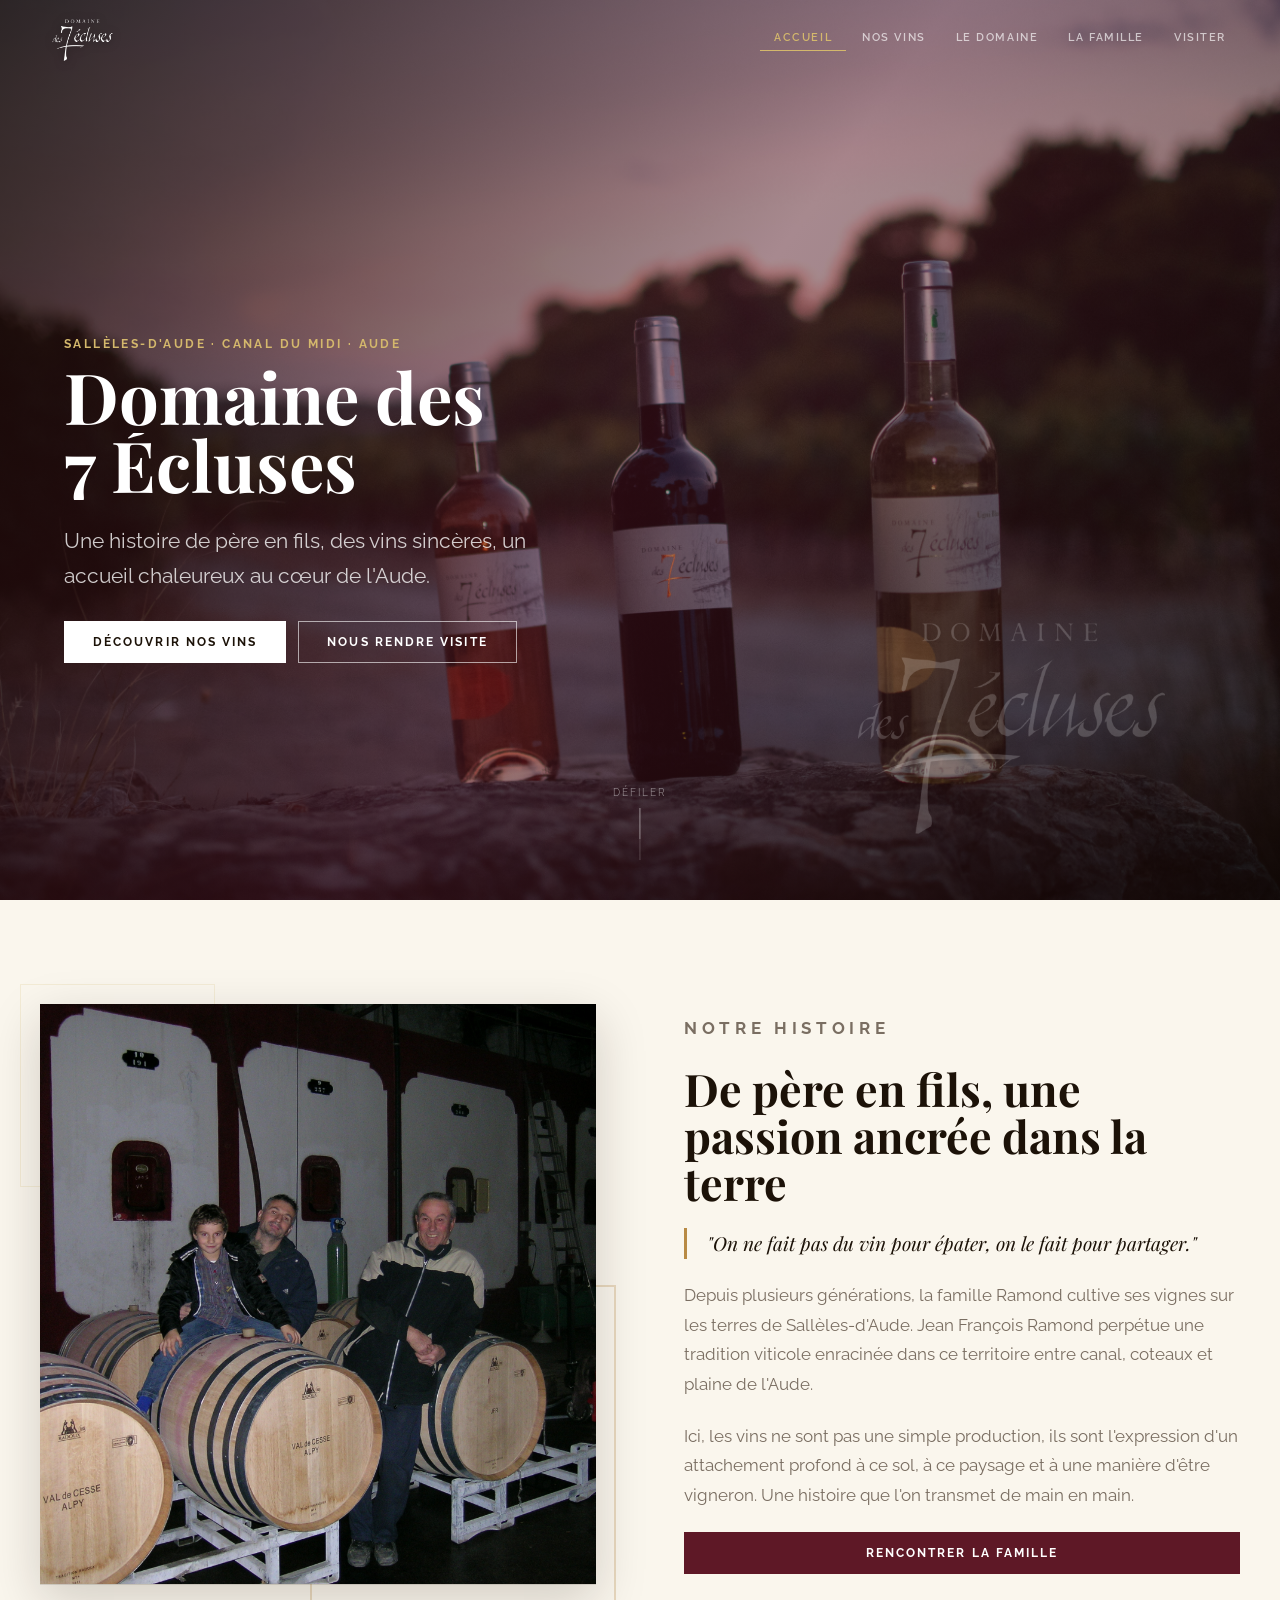
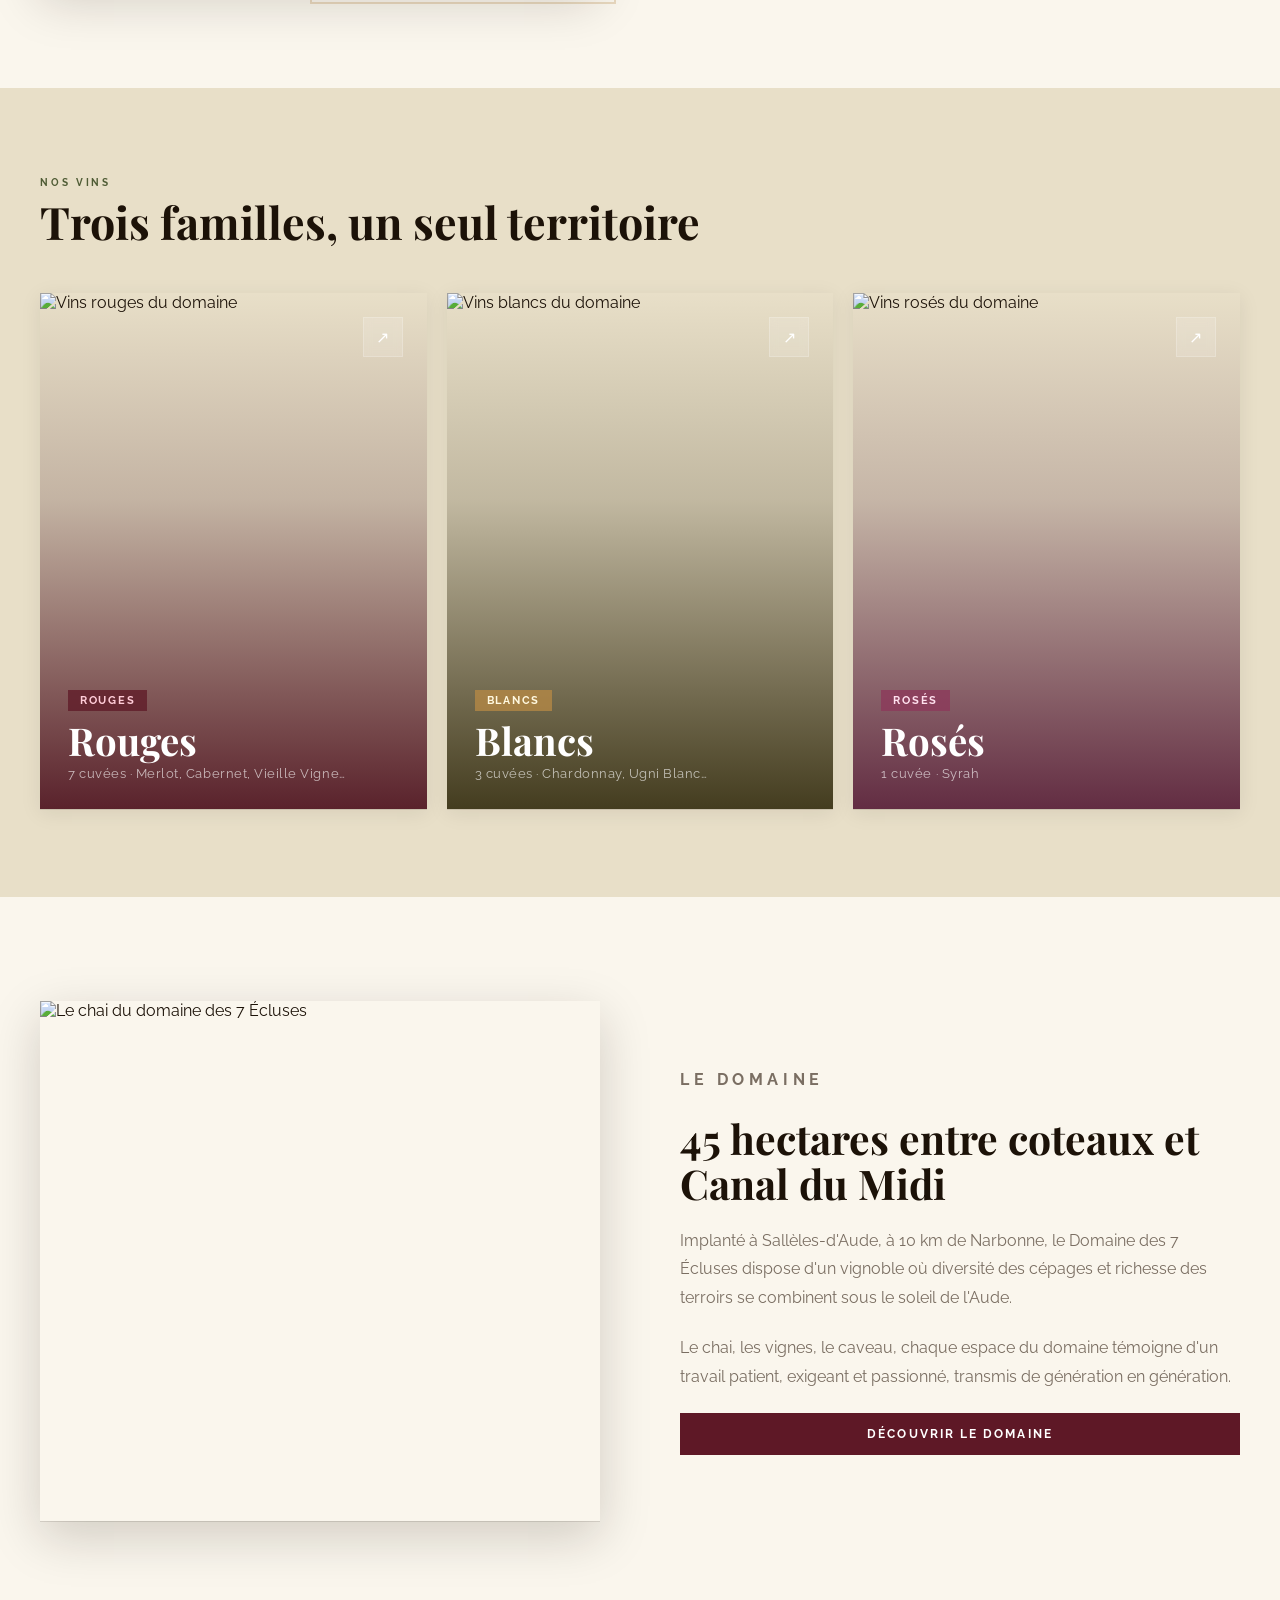
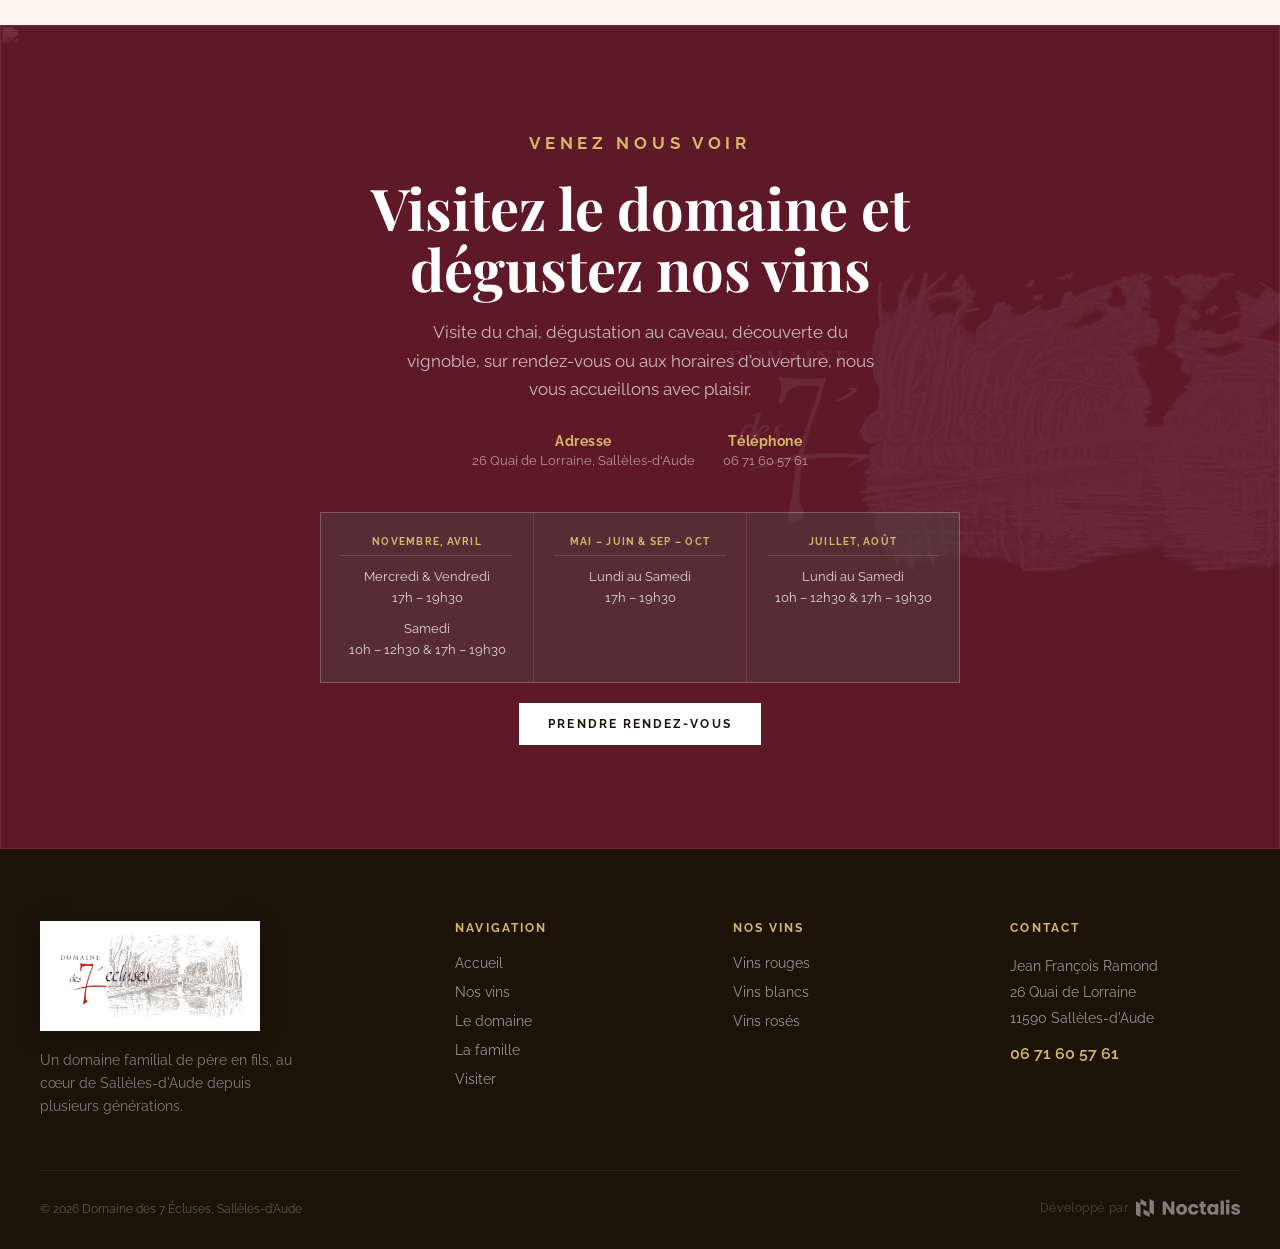
==== index.html @ 04c9f2d6 "v1" ====
<!DOCTYPE html>
<html lang="fr">
<head>
  <meta charset="UTF-8" />
  <script>if(sessionStorage.getItem('site7ecluses_loaded'))document.documentElement.classList.add('skip-loader');</script>
  <meta name="viewport" content="width=device-width, initial-scale=1.0" />
  <title>Domaine des 7 Écluses, Vins de Sallèles-d'Aude</title>
  <meta name="description" content="Domaine des 7 Écluses à Sallèles-d'Aude : vins rouges, blancs et rosés, transmission de père en fils au cœur du Canal du Midi." />
  <link rel="preconnect" href="https://fonts.googleapis.com" />
  <link rel="preconnect" href="https://fonts.gstatic.com" crossorigin />
  <link href="https://fonts.googleapis.com/css2?family=Playfair+Display:ital,wght@0,400;0,600;0,700;0,800;1,400;1,600;1,700&family=Raleway:wght@300;400;500;600;700&display=swap" rel="stylesheet" />
  <link rel="icon" type="image/png" href="favicon/favicon-7-ecluses.png" />
  <link rel="stylesheet" href="style.css" />
</head>
<body>

  <!-- LOADER -->
  <div class="loader" aria-hidden="true">
    <img src="logo/logo-7ecluses-blanc.png" alt="" class="loader__logo" />
    <div class="loader__bar-wrap"><div class="loader__bar"></div></div>
  </div>

  <!-- NAVIGATION -->
  <nav class="site-nav" aria-label="Navigation principale">
    <div class="nav-inner">
      <a href="index.html" class="nav-brand" aria-label="Accueil, Domaine des 7 Écluses">
        <img src="logo/logo-7-ecluses-texte-blanc.png" alt="Domaine des 7 Écluses" class="nav-brand__logo" />
      </a>
      <div class="nav-links">
        <a href="index.html" class="is-active">Accueil</a>
        <a href="vins.html">Nos vins</a>
        <a href="domaine.html">Le domaine</a>
        <a href="equipe.html">La famille</a>
        <a href="visiter.html">Visiter</a>
      </div>
      <button class="nav-burger" aria-expanded="false" aria-label="Menu">
        <span></span><span></span><span></span>
      </button>
    </div>
  </nav>

  <!-- MOBILE MENU -->
  <div class="nav-mobile" role="dialog" aria-label="Menu mobile">
    <a href="index.html" class="is-active">Accueil</a>
    <a href="vins.html">Nos vins</a>
    <a href="domaine.html">Le domaine</a>
    <a href="equipe.html">La famille</a>
    <a href="visiter.html">Visiter</a>
    <p class="nav-mobile__sub">06 71 60 57 61</p>
  </div>

  <!-- HERO -->
  <section class="hero" aria-label="Présentation du domaine">
    <div class="hero__bg">
      <img src="photos ramond bogda/photos-3-vins-7-ecluse-1.jpg" alt="Les vins du Domaine des 7 Écluses" />
    </div>
    <div class="hero__overlay"></div>
    <img src="logo/logo-7-ecluses-texte-blanc.png" alt="" class="hero__logo-watermark" aria-hidden="true" />
    <div class="hero__content">
      <p class="hero__eyebrow">Sallèles-d'Aude · Canal du Midi · Aude</p>
      <h1 class="hero__title">
        <span class="hero__title-line"><span>Domaine des</span></span>
        <span class="hero__title-line"><span>7 Écluses</span></span>
      </h1>
      <p class="hero__tagline">
        Une histoire de père en fils, des vins sincères, un accueil chaleureux au cœur de l'Aude.
      </p>
      <div class="hero__actions">
        <a href="vins.html" class="btn btn--light">Découvrir nos vins</a>
        <a href="visiter.html" class="btn btn--ghost">Nous rendre visite</a>
      </div>
    </div>
    <div class="hero__scroll" aria-hidden="true">
      <span>Défiler</span>
      <div class="hero__scroll-bar"></div>
    </div>
  </section>

  <!-- HISTOIRE / PÈRE EN FILS -->
  <section class="section-story">
    <div class="story-inner">
      <div class="story__image-wrap" data-reveal="right">
        <img src="PHOTOS/Équipes/photo pere en fils.JPG" alt="Père et fils au domaine des 7 Écluses" />
      </div>
      <div class="story__content" data-reveal="left">
        <p class="eyebrow">Notre histoire</p>
        <h2>De père en fils, une passion ancrée dans la terre</h2>
        <blockquote class="story__quote">
          "On ne fait pas du vin pour épater, on le fait pour partager."
        </blockquote>
        <p>
          Depuis plusieurs générations, la famille Ramond cultive ses vignes sur les terres de Sallèles-d'Aude. Jean François Ramond perpétue une tradition viticole enracinée dans ce territoire entre canal, coteaux et plaine de l'Aude.
        </p>
        <p>
          Ici, les vins ne sont pas une simple production, ils sont l'expression d'un attachement profond à ce sol, à ce paysage et à une manière d'être vigneron. Une histoire que l'on transmet de main en main.
        </p>
        <a href="equipe.html" class="btn btn--primary">Rencontrer la famille</a>
      </div>
    </div>
  </section>

  <!-- NOS VINS, 3 FAMILLES -->
  <section class="section-wines">
    <div class="section-head" data-reveal="up">
      <p class="eyebrow">Nos vins</p>
      <h2>Trois familles, un seul territoire</h2>
    </div>
    <div class="wines-grid">
      <a href="vins.html#rouges" class="wine-family wine-family--rouge" data-reveal="up" data-delay="1">
        <div class="wine-family__bg">
          <img src="PHOTOS/VINS/ROUGE/MERLOT/RAW/_20090618_1705.JPG" alt="Vins rouges du domaine" />
        </div>
        <div class="wine-family__overlay"></div>
        <div class="wine-family__arrow">↗</div>
        <div class="wine-family__body">
          <span class="wine-family__tag">Rouges</span>
          <div class="wine-family__name">Rouges</div>
          <div class="wine-family__count">7 cuvées · Merlot, Cabernet, Vieille Vigne…</div>
        </div>
      </a>
      <a href="vins.html#blancs" class="wine-family wine-family--blanc" data-reveal="up" data-delay="2">
        <div class="wine-family__bg">
          <img src="PHOTOS/VINS/BLANCS/CHARDONNAY/RAW/_20090618_1700.JPG" alt="Vins blancs du domaine" />
        </div>
        <div class="wine-family__overlay"></div>
        <div class="wine-family__arrow">↗</div>
        <div class="wine-family__body">
          <span class="wine-family__tag">Blancs</span>
          <div class="wine-family__name">Blancs</div>
          <div class="wine-family__count">3 cuvées · Chardonnay, Ugni Blanc…</div>
        </div>
      </a>
      <a href="vins.html#roses" class="wine-family wine-family--rose" data-reveal="up" data-delay="3">
        <div class="wine-family__bg">
          <img src="PHOTOS/VINS/ROSÉ/SYRAH/_20090618_1721.JPG" alt="Vins rosés du domaine" />
        </div>
        <div class="wine-family__overlay"></div>
        <div class="wine-family__arrow">↗</div>
        <div class="wine-family__body">
          <span class="wine-family__tag">Rosés</span>
          <div class="wine-family__name">Rosés</div>
          <div class="wine-family__count">1 cuvée · Syrah</div>
        </div>
      </a>
    </div>
  </section>

  <!-- LE DOMAINE -->
  <section class="section-domain">
    <div class="domain-inner">
      <div class="domain__photo" data-reveal="right">
        <img src="PHOTOS/Usine/DSC_0030.JPG" alt="Le chai du domaine des 7 Écluses" />
      </div>
      <div class="domain__content" data-reveal="left">
        <p class="eyebrow">Le domaine</p>
        <h2>45 hectares entre coteaux et Canal du Midi</h2>
        <p>
          Implanté à Sallèles-d'Aude, à 10 km de Narbonne, le Domaine des 7 Écluses dispose d'un vignoble où diversité des cépages et richesse des terroirs se combinent sous le soleil de l'Aude.
        </p>
        <p>
          Le chai, les vignes, le caveau, chaque espace du domaine témoigne d'un travail patient, exigeant et passionné, transmis de génération en génération.
        </p>
        <a href="domaine.html" class="btn btn--primary">Découvrir le domaine</a>
      </div>
    </div>
  </section>

  <!-- CTA VISITE -->
  <section class="section-visit">
    <div class="section-visit__bg">
      <img src="PHOTOS/Usine/DSC_0033.JPG" alt="" aria-hidden="true" />
    </div>
    <img src="logo/logo-7ecluses-blanc.png" alt="" class="section-visit__logo" aria-hidden="true" />
    <div class="visit-inner" data-reveal="up">
      <p class="eyebrow">Venez nous voir</p>
      <h2>Visitez le domaine et dégustez nos vins</h2>
      <p>
        Visite du chai, dégustation au caveau, découverte du vignoble, sur rendez-vous ou aux horaires d'ouverture, nous vous accueillons avec plaisir.
      </p>
      <div class="visit-details">
        <div class="visit-detail">
          <strong>Adresse</strong>
          26 Quai de Lorraine, Sallèles-d'Aude
        </div>
        <div class="visit-detail">
          <strong>Téléphone</strong>
          <a href="tel:+33671605761" style="color:inherit;">06 71 60 57 61</a>
        </div>
      </div>
      <div class="visit-hours">
        <div class="visit-hour-block">
          <strong>Novembre, Avril</strong>
          <span>Mercredi &amp; Vendredi<br>17h – 19h30</span>
          <span>Samedi<br>10h – 12h30 &amp; 17h – 19h30</span>
        </div>
        <div class="visit-hour-block">
          <strong>Mai – Juin &amp; Sep – Oct</strong>
          <span>Lundi au Samedi<br>17h – 19h30</span>
        </div>
        <div class="visit-hour-block">
          <strong>Juillet, Août</strong>
          <span>Lundi au Samedi<br>10h – 12h30 &amp; 17h – 19h30</span>
        </div>
      </div>
      <a href="visiter.html" class="btn btn--light">Prendre rendez-vous</a>
    </div>
  </section>

  <!-- FOOTER -->
  <footer class="site-footer">
    <div class="footer-inner">
      <div class="footer-brand">
        <img src="logo/logo-7-ecluses-original-avec-fond.jpg" alt="Domaine des 7 Écluses" class="footer-brand__logo" />
        <p class="footer-brand__tagline">Un domaine familial de père en fils, au cœur de Sallèles-d'Aude depuis plusieurs générations.</p>
      </div>
      <div class="footer-col">
        <h4>Navigation</h4>
        <ul>
          <li><a href="index.html">Accueil</a></li>
          <li><a href="vins.html">Nos vins</a></li>
          <li><a href="domaine.html">Le domaine</a></li>
          <li><a href="equipe.html">La famille</a></li>
          <li><a href="visiter.html">Visiter</a></li>
        </ul>
      </div>
      <div class="footer-col">
        <h4>Nos vins</h4>
        <ul>
          <li><a href="vins.html#rouges">Vins rouges</a></li>
          <li><a href="vins.html#blancs">Vins blancs</a></li>
          <li><a href="vins.html#roses">Vins rosés</a></li>
        </ul>
      </div>
      <div class="footer-col">
        <h4>Contact</h4>
        <address>
          Jean François Ramond<br/>
          26 Quai de Lorraine<br/>
          11590 Sallèles-d'Aude<br/>
          <a href="tel:+33671605761" class="footer-phone">06 71 60 57 61</a>
        </address>
      </div>
    </div>
    <div class="footer-bottom">
      <span>© 2026 Domaine des 7 Écluses, Sallèles-d'Aude</span>
      <a href="https://noctalis.digital" target="_blank" rel="noopener" class="footer-noctalis">
        <span>Développé par</span>
        <img src="Noctalis Dark Background PNG.png" alt="Noctalis" />
      </a>
    </div>
  </footer>

  <script src="script.js"></script>
</body>
</html>
---- style.css ----
/* ============================================================
   VARIABLES
   ============================================================ */
:root {
  --ink: #1c1208;
  --burgundy: #5e1826;
  --wine: #8b2e40;
  --gold: #b88a44;
  --straw: #d4b86c;
  --cream: #f4edd8;
  --linen: #e8dfc8;
  --fog: #faf6ed;
  --olive: #4f5c35;
  --slate: #7a6e62;
  --rose-color: #a0506e;
  --shadow-deep: 0 1px 0 rgba(28,18,8,0.12), 0 16px 48px rgba(28, 18, 8, 0.18);
  --shadow-card: 0 1px 0 rgba(28,18,8,0.1), 0 4px 20px rgba(28, 18, 8, 0.08);
  --radius: 0px;
  --radius-lg: 0px;
  --container: min(1200px, calc(100% - 48px));
  --nav-h: 76px;
  --ease-expo: cubic-bezier(0.16, 1, 0.3, 1);
  --ease-in-out: cubic-bezier(0.76, 0, 0.24, 1);
}

/* ============================================================
   RESET
   ============================================================ */
*, *::before, *::after { box-sizing: border-box; margin: 0; padding: 0; }
html { scroll-behavior: smooth; }
body {
  font-family: 'Raleway', sans-serif;
  color: var(--ink);
  background: var(--fog);
  overflow-x: hidden;
}
img { display: block; max-width: 100%; }
a { color: inherit; text-decoration: none; }
button, input, textarea, select { font: inherit; }
ul { list-style: none; }

/* ============================================================
   LOADER
   ============================================================ */
.loader {
  position: fixed;
  inset: 0;
  z-index: 9999;
  background: var(--burgundy);
  display: flex;
  flex-direction: column;
  align-items: center;
  justify-content: center;
  gap: 40px;
  transition: transform 1s var(--ease-in-out);
}
.loader.is-gone {
  transform: translateY(-100%);
  pointer-events: none;
}
.skip-loader .loader {
  display: none !important;
}
.loader__logo {
  width: 320px;
  max-width: 72vw;
  opacity: 0;
  transform: scale(0.92) translateY(14px);
  animation: loaderLogo 0.9s var(--ease-expo) 0.2s forwards;
}
.loader__name { display: none; }
.loader__bar-wrap {
  width: 160px;
  height: 2px;
  background: rgba(255,255,255,0.15);
  border-radius: 0;
  overflow: hidden;
  opacity: 0;
  animation: loaderLogo 0.4s ease 0.5s forwards;
}
.loader__bar {
  height: 100%;
  width: 0;
  background: var(--straw);
  border-radius: 0;
  animation: loaderBar 0.9s var(--ease-expo) 0.5s forwards;
}
@keyframes loaderLogo {
  to { opacity: 1; transform: scale(1) translateY(0); }
}
@keyframes loaderBar {
  to { width: 100%; }
}

/* ============================================================
   NAVIGATION
   ============================================================ */
.site-nav {
  position: fixed;
  top: 0;
  left: 0;
  right: 0;
  z-index: 200;
  height: var(--nav-h);
  transition: background 0.4s ease, box-shadow 0.4s ease, border-color 0.4s ease;
  border-bottom: 1px solid transparent;
}
.site-nav.is-scrolled {
  background: rgba(26, 18, 8, 0.93);
  backdrop-filter: blur(16px);
  -webkit-backdrop-filter: blur(16px);
  border-bottom-color: rgba(255,255,255,0.07);
  box-shadow: 0 4px 32px rgba(0,0,0,0.35);
}
.nav-inner {
  width: var(--container);
  margin: 0 auto;
  height: 100%;
  display: flex;
  align-items: center;
  justify-content: space-between;
  gap: 24px;
}
.nav-brand {
  display: flex;
  align-items: center;
  gap: 14px;
  flex-shrink: 0;
}
.nav-brand__logo {
  display: block;
  width: auto;
  height: 48px;
  max-width: 200px;
  filter: drop-shadow(0 1px 4px rgba(0,0,0,0.5));
}
.nav-brand__text { display: none; }
.nav-links {
  display: flex;
  align-items: center;
  gap: 2px;
}
.nav-links a {
  color: rgba(255,255,255,0.65);
  font-size: 0.7rem;
  font-weight: 600;
  letter-spacing: 0.14em;
  text-transform: uppercase;
  padding: 6px 14px;
  border-bottom: 1px solid transparent;
  transition: color 0.2s, border-color 0.2s;
}
.nav-links a:hover { color: #fff; border-bottom-color: rgba(255,255,255,0.4); }
.nav-links a.is-active {
  color: var(--straw);
  border-bottom-color: var(--straw);
}
.nav-burger {
  display: none;
  background: none;
  border: 1px solid rgba(255,255,255,0.35);
  border-radius: 0;
  padding: 9px 11px;
  cursor: pointer;
  flex-direction: column;
  gap: 5px;
  transition: border-color 0.2s;
}
.nav-burger:hover { border-color: rgba(255,255,255,0.7); }
.nav-burger span {
  display: block;
  width: 20px;
  height: 1px;
  background: #fff;
  border-radius: 0;
  transition: transform 0.3s ease, opacity 0.3s ease;
}
.nav-burger.is-open span:nth-child(1) { transform: rotate(45deg) translate(4.5px, 4.5px); }
.nav-burger.is-open span:nth-child(2) { opacity: 0; transform: scaleX(0); }
.nav-burger.is-open span:nth-child(3) { transform: rotate(-45deg) translate(4.5px, -4.5px); }

/* Mobile full-screen menu */
.nav-mobile {
  display: none;
  position: fixed;
  inset: 0;
  z-index: 190;
  background: var(--ink);
  flex-direction: column;
  align-items: center;
  justify-content: center;
  gap: 12px;
  padding-top: var(--nav-h);
  opacity: 0;
  transition: opacity 0.3s ease;
}
.nav-mobile.is-open {
  display: flex;
  opacity: 1;
}
.nav-mobile a {
  font-family: 'Playfair Display', serif;
  font-size: clamp(2rem, 7vw, 3rem);
  font-weight: 700;
  color: rgba(255,255,255,0.75);
  transition: color 0.2s;
  letter-spacing: 0.02em;
}
.nav-mobile a:hover, .nav-mobile a.is-active { color: var(--straw); }
.nav-mobile__sub {
  margin-top: 24px;
  font-size: 0.85rem;
  color: rgba(255,255,255,0.35);
  letter-spacing: 0.1em;
  text-transform: uppercase;
}

/* ============================================================
   HERO
   ============================================================ */
.hero {
  position: relative;
  height: 100vh;
  min-height: 640px;
  display: flex;
  align-items: center;
  overflow: hidden;
}
.hero__bg {
  position: absolute;
  inset: 0;
  z-index: 0;
}
.hero__bg img {
  width: 100%;
  height: 100%;
  object-fit: cover;
  object-position: center 60%;
  transform: scale(1.1);
  transition: transform 10s ease;
}
.hero.is-ready .hero__bg img { transform: scale(1); }

.hero__overlay {
  position: absolute;
  inset: 0;
  z-index: 1;
  background: linear-gradient(
    125deg,
    rgba(26, 12, 8, 0.85) 0%,
    rgba(80, 20, 32, 0.5) 50%,
    rgba(26, 12, 8, 0.6) 100%
  );
}
.hero__content {
  position: relative;
  z-index: 2;
  width: 48%;
  padding-top: calc(var(--nav-h) + 24px);
  padding-left: max(5vw, 32px);
  box-sizing: border-box;
}
.hero__eyebrow {
  font-size: 0.75rem;
  font-weight: 700;
  text-transform: uppercase;
  letter-spacing: 0.2em;
  color: var(--straw);
  opacity: 0;
  transform: translateY(16px);
  transition: opacity 0.7s ease, transform 0.7s var(--ease-expo);
}
.hero.is-ready .hero__eyebrow {
  opacity: 1;
  transform: translateY(0);
  transition-delay: 0.05s;
}
.hero__title {
  font-family: 'Playfair Display', serif;
  font-size: clamp(2.8rem, 5.5vw, 6rem);
  font-weight: 700;
  line-height: 0.9;
  color: #fff;
  margin: 14px 0 24px;
}
.hero__title-line {
  display: block;
  overflow: hidden;
  padding-bottom: 0.06em;
}
.hero__title-line span {
  display: block;
  transform: translateY(110%);
  transition: transform 0.95s var(--ease-expo);
}
.hero.is-ready .hero__title-line:nth-child(1) span { transform: translateY(0); transition-delay: 0.12s; }
.hero.is-ready .hero__title-line:nth-child(2) span { transform: translateY(0); transition-delay: 0.22s; }
.hero.is-ready .hero__title-line:nth-child(3) span { transform: translateY(0); transition-delay: 0.32s; }

.hero__tagline {
  font-size: clamp(1rem, 1.8vw, 1.3rem);
  color: rgba(255,255,255,0.78);
  max-width: 520px;
  line-height: 1.65;
  opacity: 0;
  transform: translateY(20px);
  transition: opacity 0.7s ease, transform 0.7s var(--ease-expo);
  transition-delay: 0.55s;
}
.hero.is-ready .hero__tagline { opacity: 1; transform: translateY(0); }

.hero__actions {
  display: flex;
  flex-wrap: wrap;
  gap: 12px;
  margin-top: 28px;
  opacity: 0;
  transform: translateY(20px);
  transition: opacity 0.7s ease, transform 0.7s var(--ease-expo);
  transition-delay: 0.72s;
}
.hero.is-ready .hero__actions { opacity: 1; transform: translateY(0); }

.hero__scroll {
  position: absolute;
  bottom: 40px;
  left: 50%;
  transform: translateX(-50%);
  z-index: 2;
  display: flex;
  flex-direction: column;
  align-items: center;
  gap: 10px;
  color: rgba(255,255,255,0.45);
  font-size: 0.65rem;
  letter-spacing: 0.18em;
  text-transform: uppercase;
  opacity: 0;
  transition: opacity 0.6s ease;
  transition-delay: 1.3s;
}
.hero.is-ready .hero__scroll { opacity: 1; }
.hero__scroll-bar {
  width: 1px;
  height: 52px;
  background: rgba(255,255,255,0.2);
  position: relative;
  overflow: hidden;
}
.hero__scroll-bar::after {
  content: '';
  position: absolute;
  top: 0; left: 0;
  width: 100%;
  height: 60%;
  background: rgba(255,255,255,0.65);
  animation: scrollPulse 2s ease-in-out infinite;
}
@keyframes scrollPulse {
  0% { transform: translateY(-100%); }
  100% { transform: translateY(220%); }
}

/* Hero logo watermark */
.hero__logo-watermark {
  position: absolute;
  right: 4%;
  bottom: 60px;
  z-index: 2;
  width: clamp(260px, 34vw, 520px);
  pointer-events: none;
  opacity: 0;
  transform: scale(1.04) translateX(20px);
  transition: opacity 1.8s ease, transform 1.8s var(--ease-expo);
  transition-delay: 1.2s;
  filter: drop-shadow(0 2px 16px rgba(0,0,0,0.25));
}
.hero.is-ready .hero__logo-watermark {
  opacity: 0.18;
  transform: scale(1) translateX(0);
}

/* Section visit logo watermark */
.section-visit__logo {
  position: absolute;
  right: -60px;
  top: 50%;
  transform: translateY(-50%);
  z-index: 0;
  width: 48vw;
  max-width: 640px;
  pointer-events: none;
  opacity: 0.07;
}

/* ============================================================
   BUTTONS
   ============================================================ */
.btn {
  display: inline-flex;
  align-items: center;
  justify-content: center;
  gap: 10px;
  padding: 13px 28px;
  border-radius: 0;
  font-family: 'Raleway', sans-serif;
  font-size: 0.72rem;
  font-weight: 700;
  letter-spacing: 0.18em;
  text-transform: uppercase;
  border: 1.5px solid transparent;
  cursor: pointer;
  transition: background 0.2s ease, color 0.2s ease, border-color 0.2s ease, box-shadow 0.2s ease;
  white-space: nowrap;
}
.btn--primary {
  background: var(--burgundy);
  color: #fff;
  border-color: var(--burgundy);
}
.btn--primary:hover {
  background: transparent;
  color: var(--burgundy);
  border-color: var(--burgundy);
}
.btn--light {
  background: #fff;
  color: var(--ink);
  border-color: #fff;
}
.btn--light:hover { background: transparent; color: #fff; border-color: #fff; }
.btn--ghost {
  background: transparent;
  color: #fff;
  border-color: rgba(255,255,255,0.6);
}
.btn--ghost:hover { background: #fff; color: var(--ink); border-color: #fff; }
.btn--outline {
  background: transparent;
  color: var(--burgundy);
  border-color: var(--burgundy);
}
.btn--outline:hover { background: var(--burgundy); color: #fff; }

/* ============================================================
   STATS STRIP
   ============================================================ */
.stats-strip {
  background: var(--ink);
  border-top: 1px solid rgba(255,255,255,0.06);
}
.stats-inner {
  width: var(--container);
  margin: 0 auto;
  display: grid;
  grid-template-columns: repeat(4, 1fr);
}
.stat {
  padding: 44px 24px;
  text-align: center;
  border-right: 1px solid rgba(255,255,255,0.07);
  display: flex;
  flex-direction: column;
  align-items: center;
  gap: 6px;
}
.stat:last-child { border-right: none; }
.stat__num {
  font-family: 'Playfair Display', serif;
  font-size: 3.2rem;
  font-weight: 700;
  color: var(--straw);
  line-height: 1;
}
.stat__label {
  font-size: 0.78rem;
  color: rgba(255,255,255,0.45);
  letter-spacing: 0.06em;
  line-height: 1.45;
  max-width: 120px;
}

/* ============================================================
   EYEBROW
   ============================================================ */
.eyebrow {
  font-family: 'Raleway', sans-serif;
  font-size: 0.65rem;
  font-weight: 700;
  letter-spacing: 0.28em;
  text-transform: uppercase;
  color: var(--olive);
}

/* ============================================================
   SECTION: HISTOIRE
   ============================================================ */
.section-story {
  padding: 104px 0;
}
.story-inner {
  width: var(--container);
  margin: 0 auto;
  display: grid;
  grid-template-columns: 1fr 1fr;
  gap: 88px;
  align-items: center;
}
.story__image-wrap {
  position: relative;
}
.story__image-wrap img {
  width: 100%;
  height: 580px;
  object-fit: cover;
  object-position: center top;
  border-radius: var(--radius-lg);
  box-shadow: var(--shadow-deep);
  position: relative;
  z-index: 1;
}
.story__image-wrap::before {
  content: '';
  position: absolute;
  bottom: -20px;
  right: -20px;
  width: 55%;
  height: 55%;
  border: 2px solid var(--gold);
  border-radius: var(--radius-lg);
  opacity: 0.28;
  z-index: 0;
}
.story__image-wrap::after {
  content: '';
  position: absolute;
  top: -20px;
  left: -20px;
  width: 35%;
  height: 35%;
  border: 1px solid var(--straw);
  border-radius: var(--radius);
  opacity: 0.18;
  z-index: 0;
}
.story__content {
  display: flex;
  flex-direction: column;
  gap: 22px;
}
.story__content h2 {
  font-family: 'Playfair Display', serif;
  font-size: clamp(2.2rem, 3.5vw, 3.2rem);
  font-weight: 700;
  line-height: 1.05;
  color: var(--ink);
}
.story__content p {
  color: var(--slate);
  line-height: 1.78;
  font-size: 1.04rem;
}
.story__quote {
  border-left: 3px solid var(--gold);
  padding-left: 20px;
  font-family: 'Playfair Display', serif;
  font-size: 1.2rem;
  font-style: italic;
  color: var(--ink);
  line-height: 1.6;
}

/* ============================================================
   SECTION: NOS VINS
   ============================================================ */
.section-wines {
  padding: 88px 0;
  background: var(--linen);
}
.section-head {
  width: var(--container);
  margin: 0 auto 48px;
}
.section-head h2,
.section-title {
  font-family: 'Playfair Display', serif;
  font-size: clamp(2rem, 3.5vw, 3rem);
  font-weight: 700;
  line-height: 1.05;
  margin-top: 10px;
  color: var(--ink);
}
.wines-grid {
  width: var(--container);
  margin: 0 auto;
  display: grid;
  grid-template-columns: repeat(3, 1fr);
  gap: 20px;
}
.wine-family {
  display: block;
  border-radius: var(--radius-lg);
  overflow: hidden;
  position: relative;
  box-shadow: var(--shadow-card);
  transition: transform 0.4s var(--ease-expo), box-shadow 0.4s ease;
  aspect-ratio: 3/4;
  cursor: pointer;
}
.wine-family:hover { transform: translateY(-10px); box-shadow: var(--shadow-deep); }
.wine-family__bg {
  position: absolute;
  inset: 0;
}
.wine-family__bg img {
  width: 100%;
  height: 100%;
  object-fit: cover;
  transition: transform 0.7s var(--ease-expo);
}
.wine-family:hover .wine-family__bg img { transform: scale(1.07); }
.wine-family__overlay {
  position: absolute;
  inset: 0;
}
.wine-family--rouge .wine-family__overlay {
  background: linear-gradient(to top, rgba(70, 8, 22, 0.88) 0%, rgba(50, 5, 15, 0.2) 60%, transparent 100%);
}
.wine-family--blanc .wine-family__overlay {
  background: linear-gradient(to top, rgba(45, 38, 8, 0.88) 0%, rgba(40, 30, 5, 0.2) 60%, transparent 100%);
}
.wine-family--rose .wine-family__overlay {
  background: linear-gradient(to top, rgba(80, 20, 48, 0.88) 0%, rgba(60, 15, 35, 0.2) 60%, transparent 100%);
}
.wine-family__body {
  position: absolute;
  bottom: 0;
  left: 0;
  right: 0;
  padding: 28px;
}
.wine-family__tag {
  display: inline-block;
  padding: 4px 12px;
  border-radius: 0;
  font-size: 0.68rem;
  font-weight: 700;
  letter-spacing: 0.16em;
  text-transform: uppercase;
  margin-bottom: 10px;
}
.wine-family--rouge .wine-family__tag { background: rgba(94,24,38,0.75); color: #ffccd8; }
.wine-family--blanc .wine-family__tag { background: rgba(184,138,68,0.75); color: #fff8df; }
.wine-family--rose .wine-family__tag { background: rgba(140,55,90,0.75); color: #ffe0ee; }
.wine-family__name {
  font-family: 'Playfair Display', serif;
  font-size: 2.4rem;
  font-weight: 700;
  line-height: 1;
  color: #fff;
  margin-bottom: 6px;
}
.wine-family__count {
  font-size: 0.82rem;
  color: rgba(255,255,255,0.65);
  letter-spacing: 0.04em;
}
.wine-family__arrow {
  position: absolute;
  top: 24px;
  right: 24px;
  width: 40px;
  height: 40px;
  border-radius: 0;
  background: rgba(255,255,255,0.15);
  border: 1px solid rgba(255,255,255,0.2);
  display: flex;
  align-items: center;
  justify-content: center;
  color: #fff;
  font-size: 1rem;
  transition: background 0.25s, transform 0.35s var(--ease-expo);
  backdrop-filter: blur(4px);
}
.wine-family:hover .wine-family__arrow { background: rgba(255,255,255,0.28); transform: rotate(45deg); }

/* ============================================================
   MARQUEE
   ============================================================ */
.marquee-strip {
  background: var(--ink);
  padding: 18px 0;
  overflow: hidden;
  border-top: 1px solid rgba(255,255,255,0.05);
  border-bottom: 1px solid rgba(255,255,255,0.05);
}
.marquee-track {
  display: flex;
  gap: 52px;
  animation: marquee 35s linear infinite;
  width: max-content;
}
.marquee-track span {
  font-family: 'Playfair Display', serif;
  font-size: 1.05rem;
  font-style: italic;
  color: rgba(255,255,255,0.38);
  flex-shrink: 0;
  letter-spacing: 0.03em;
}
.marquee-track .msep {
  color: var(--gold);
  font-style: normal;
  opacity: 0.6;
}
@keyframes marquee {
  0% { transform: translateX(0); }
  100% { transform: translateX(-50%); }
}

/* ============================================================
   SECTION: DOMAINE (homepage)
   ============================================================ */
.section-domain {
  padding: 104px 0;
}
.domain-inner {
  width: var(--container);
  margin: 0 auto;
  display: grid;
  grid-template-columns: 1fr 1fr;
  gap: 80px;
  align-items: center;
}
.domain__photo {
  border-radius: var(--radius-lg);
  overflow: hidden;
  box-shadow: var(--shadow-deep);
  position: relative;
}
.domain__photo img {
  width: 100%;
  height: 520px;
  object-fit: cover;
  transition: transform 0.7s var(--ease-expo);
}
.domain__photo:hover img { transform: scale(1.05); }
.domain__content {
  display: flex;
  flex-direction: column;
  gap: 22px;
}
.domain__content h2 {
  font-family: 'Playfair Display', serif;
  font-size: clamp(2rem, 3.2vw, 2.8rem);
  font-weight: 700;
  line-height: 1.08;
}
.domain__content p {
  color: var(--slate);
  line-height: 1.75;
  font-size: 1.02rem;
}

/* ============================================================
   SECTION: VISIT CTA
   ============================================================ */
.section-visit {
  position: relative;
  overflow: hidden;
  padding: 104px 0;
}
.section-visit__bg {
  position: absolute;
  inset: 0;
  background: var(--burgundy);
}
.section-visit__bg img {
  width: 100%;
  height: 100%;
  object-fit: cover;
  opacity: 0.12;
  mix-blend-mode: luminosity;
}
.visit-inner {
  position: relative;
  z-index: 1;
  width: var(--container);
  margin: 0 auto;
  max-width: 640px;
  text-align: center;
  display: flex;
  flex-direction: column;
  align-items: center;
  gap: 20px;
}
.section-visit .eyebrow { color: var(--straw); }
.section-visit h2 {
  font-family: 'Playfair Display', serif;
  font-size: clamp(2.3rem, 4.5vw, 3.8rem);
  font-weight: 700;
  line-height: 1.05;
  color: #fff;
}
.section-visit p {
  color: rgba(255,255,255,0.7);
  font-size: 1.05rem;
  line-height: 1.7;
  max-width: 480px;
}
.visit-details {
  display: flex;
  gap: 28px;
  margin-top: 8px;
}
.visit-detail {
  display: flex;
  flex-direction: column;
  gap: 4px;
  color: rgba(255,255,255,0.55);
  font-size: 0.82rem;
  align-items: center;
}
.visit-detail strong {
  color: var(--straw);
  font-size: 0.9rem;
  letter-spacing: 0.04em;
}

.visit-hours {
  display: grid;
  grid-template-columns: repeat(3, 1fr);
  gap: 1px;
  background: rgba(255,255,255,0.15);
  border: 1px solid rgba(255,255,255,0.15);
  width: 100%;
  max-width: 680px;
  margin: 24px auto 0;
}
.visit-hour-block {
  background: rgba(0,0,0,0.25);
  padding: 22px 20px;
  display: flex;
  flex-direction: column;
  gap: 10px;
  text-align: center;
}
.visit-hour-block strong {
  font-family: 'Raleway', sans-serif;
  font-size: 0.65rem;
  font-weight: 700;
  letter-spacing: 0.12em;
  text-transform: uppercase;
  color: var(--straw);
  padding-bottom: 8px;
  border-bottom: 1px solid rgba(255,255,255,0.12);
}
.visit-hour-block span {
  font-size: 0.82rem;
  color: rgba(255,255,255,0.8);
  line-height: 1.6;
}

/* ============================================================
   FOOTER
   ============================================================ */
.site-footer {
  background: var(--ink);
  color: rgba(255,255,255,0.6);
  padding: 72px 0 32px;
}
.footer-inner {
  width: var(--container);
  margin: 0 auto;
  display: grid;
  grid-template-columns: 1.6fr 1fr 1fr 1fr;
  gap: 48px;
  padding-bottom: 52px;
  border-bottom: 1px solid rgba(255,255,255,0.07);
}
.footer-brand {
  display: flex;
  flex-direction: column;
  gap: 18px;
}
.footer-brand__logo {
  width: 220px;
  max-width: 100%;
  background: #fff;
  border-radius: 0;
  padding: 14px 18px;
  box-shadow: 0 4px 20px rgba(0,0,0,0.25);
}
.footer-brand__name { display: none; }
.footer-brand__tagline {
  font-size: 0.88rem;
  line-height: 1.65;
  color: rgba(255,255,255,0.45);
  max-width: 260px;
}
.footer-col h4 {
  font-size: 0.72rem;
  font-weight: 700;
  letter-spacing: 0.18em;
  text-transform: uppercase;
  color: var(--straw);
  margin-bottom: 18px;
}
.footer-col ul {
  display: flex;
  flex-direction: column;
  gap: 10px;
}
.footer-col ul li a {
  font-size: 0.88rem;
  color: rgba(255,255,255,0.55);
  transition: color 0.2s;
}
.footer-col ul li a:hover { color: #fff; }
.footer-col address {
  font-style: normal;
  font-size: 0.88rem;
  line-height: 1.85;
  color: rgba(255,255,255,0.55);
}
.footer-phone {
  display: block;
  color: var(--straw) !important;
  font-weight: 600;
  margin-top: 8px;
  font-size: 1rem !important;
}
.footer-bottom {
  width: var(--container);
  margin: 28px auto 0;
  display: flex;
  justify-content: space-between;
  align-items: center;
  font-size: 0.78rem;
  color: rgba(255,255,255,0.3);
  flex-wrap: wrap;
  gap: 12px;
}
.footer-noctalis {
  display: flex;
  align-items: center;
  gap: 8px;
  opacity: 0.45;
  transition: opacity 0.2s;
  text-decoration: none;
  color: rgba(255,255,255,0.5);
  font-size: 0.72rem;
  letter-spacing: 0.05em;
}
.footer-noctalis:hover { opacity: 0.8; }
.footer-noctalis img {
  height: 18px;
  width: auto;
}

/* ============================================================
   REVEAL ANIMATIONS
   ============================================================ */
[data-reveal] {
  opacity: 0;
  transition: opacity 0.85s var(--ease-expo), transform 0.85s var(--ease-expo);
}
[data-reveal="up"]    { transform: translateY(52px); }
[data-reveal="left"]  { transform: translateX(-52px); }
[data-reveal="right"] { transform: translateX(52px); }
[data-reveal="scale"] { transform: scale(0.9); }
[data-reveal="fade"]  { transform: none; }
[data-reveal].in-view { opacity: 1; transform: none; }
[data-reveal][data-delay="1"] { transition-delay: 0.1s; }
[data-reveal][data-delay="2"] { transition-delay: 0.2s; }
[data-reveal][data-delay="3"] { transition-delay: 0.3s; }
[data-reveal][data-delay="4"] { transition-delay: 0.4s; }
[data-reveal][data-delay="5"] { transition-delay: 0.5s; }
[data-reveal][data-delay="6"] { transition-delay: 0.6s; }

/* ============================================================
   PAGE HERO (sous-pages)
   ============================================================ */
.page-hero {
  height: 52vh;
  min-height: 380px;
  position: relative;
  display: flex;
  align-items: flex-end;
  overflow: hidden;
}
.page-hero__bg {
  position: absolute;
  inset: 0;
}
.page-hero__bg img {
  width: 100%;
  height: 100%;
  object-fit: cover;
  object-position: center 35%;
}
.page-hero__overlay {
  position: absolute;
  inset: 0;
  background: linear-gradient(to top, rgba(26,12,8,0.88) 0%, rgba(26,12,8,0.35) 60%, rgba(26,12,8,0.15) 100%);
}
.page-hero__content {
  position: relative;
  z-index: 1;
  width: var(--container);
  margin: 0 auto;
  padding: var(--nav-h) 0 56px;
  color: #fff;
}
.page-hero__content .eyebrow { color: var(--straw); margin-bottom: 14px; }
.page-hero__content h1 {
  font-family: 'Playfair Display', serif;
  font-size: clamp(2.8rem, 5.5vw, 5rem);
  font-weight: 700;
  line-height: 1;
}
.page-hero__logo-watermark {
  position: absolute;
  right: 6%;
  top: 50%;
  transform: translateY(-50%);
  width: clamp(180px, 22vw, 320px);
  opacity: 0.12;
  pointer-events: none;
  filter: drop-shadow(0 2px 12px rgba(0,0,0,0.3));
}
.page-hero__content p {
  margin-top: 14px;
  font-size: 1.05rem;
  color: rgba(255,255,255,0.72);
  max-width: 560px;
  line-height: 1.65;
}

/* ============================================================
   DOMAINE — CÉPAGES SHOWCASE
   ============================================================ */
.cepages-showcase {
  border-radius: var(--radius-lg);
  overflow: hidden;
  box-shadow: var(--shadow-deep);
  display: flex;
  flex-direction: column;
}

/* Photo block */
.cepages-showcase__photo {
  position: relative;
  height: 480px;
  flex-shrink: 0;
}
.cepages-showcase__photo img {
  width: 100%;
  height: 100%;
  object-fit: cover;
  object-position: center 65%;
  display: block;
}
.cepages-showcase__photo-overlay {
  position: absolute;
  inset: 0;
  background: linear-gradient(
    to right,
    rgba(20, 8, 4, 0.72) 0%,
    rgba(20, 8, 4, 0.2) 55%,
    rgba(20, 8, 4, 0.05) 100%
  );
}
.cepages-header {
  position: absolute;
  bottom: 40px;
  left: 44px;
  z-index: 1;
}
.cepages-header .eyebrow { color: var(--straw); }
.cepages-header h2 {
  font-family: 'Playfair Display', serif;
  font-size: clamp(2.2rem, 3.8vw, 3.4rem);
  font-weight: 700;
  color: #fff;
  line-height: 1.08;
  margin-top: 10px;
}

/* Cards block below photo */
.cepages-grid {
  display: grid;
  grid-template-columns: repeat(3, 1fr);
  gap: 1px;
  background: rgba(255, 255, 255, 0.07);
}
.cepage-item {
  background: #1a0c08;
  padding: 36px 32px;
  display: flex;
  flex-direction: column;
  gap: 10px;
  transition: background 0.3s ease;
  text-decoration: none;
}
.cepage-item:hover { background: #2a0e14; }
.cepage-item__bar {
  width: 32px;
  height: 3px;
  border-radius: 0;
  margin-bottom: 6px;
}
.cepage-item__bar--rouge { background: var(--wine); }
.cepage-item__bar--blanc { background: var(--straw); }
.cepage-item__bar--rose  { background: var(--rose-color); }
.cepage-item h3 {
  font-family: 'Playfair Display', serif;
  font-size: 1.65rem;
  font-weight: 700;
  color: #fff;
  line-height: 1;
}
.cepage-item__cepages {
  font-size: 0.72rem;
  color: var(--straw);
  letter-spacing: 0.1em;
  text-transform: uppercase;
  font-weight: 600;
}
.cepage-item p:not(.cepage-item__cepages) {
  font-size: 0.88rem;
  color: rgba(255, 255, 255, 0.55);
  line-height: 1.7;
  flex: 1;
}
.cepage-item__link {
  font-size: 0.78rem;
  color: var(--straw);
  font-weight: 600;
  letter-spacing: 0.08em;
  text-transform: uppercase;
  margin-top: 6px;
  transition: color 0.2s;
}
.cepage-item:hover .cepage-item__link { color: #fff; }

@media (max-width: 720px) {
  .cepages-showcase__photo { height: 300px; }
  .cepages-header { left: 24px; bottom: 24px; }
  .cepages-grid { grid-template-columns: 1fr; }
}

/* ============================================================
   VINS — TABS
   ============================================================ */
.wine-tabs {
  background: var(--fog);
  border-bottom: 1px solid var(--linen);
  position: sticky;
  top: var(--nav-h);
  z-index: 50;
}
.wine-tabs-inner {
  width: var(--container);
  margin: 0 auto;
  display: flex;
  gap: 6px;
  padding: 14px 0;
}
.tab-btn {
  background: none;
  border: 1.5px solid transparent;
  border-radius: 0;
  padding: 10px 24px;
  font-size: 0.8rem;
  font-weight: 700;
  letter-spacing: 0.12em;
  text-transform: uppercase;
  cursor: pointer;
  transition: all 0.25s ease;
  color: var(--slate);
}
.tab-btn:hover { color: var(--ink); background: var(--linen); }
.tab-btn[data-tab="rouges"].is-active { background: rgba(94,24,38,0.1); border-color: var(--burgundy); color: var(--burgundy); }
.tab-btn[data-tab="blancs"].is-active { background: rgba(184,138,68,0.1); border-color: var(--gold); color: #7a5e1c; }
.tab-btn[data-tab="roses"].is-active { background: rgba(160,80,110,0.1); border-color: var(--rose-color); color: var(--rose-color); }

.tab-content { display: none; padding: 72px 0; }
.tab-content.is-active { display: block; }
.tab-section { width: var(--container); margin: 0 auto; }

.tab-header { margin-bottom: 52px; }
.tab-header h2 {
  font-family: 'Playfair Display', serif;
  font-size: clamp(2.2rem, 4vw, 3.2rem);
  font-weight: 700;
  line-height: 1;
  color: var(--ink);
  margin-top: 10px;
}
.tab-header p {
  margin-top: 12px;
  color: var(--slate);
  max-width: 560px;
  line-height: 1.7;
  font-size: 1rem;
}

.wine-list {
  display: flex;
  flex-direction: column;
  gap: 20px;
}
.wine-card {
  display: grid;
  grid-template-columns: 280px 1fr;
  border-radius: var(--radius-lg);
  overflow: hidden;
  background: #fff;
  box-shadow: var(--shadow-card);
  border: 1px solid rgba(28,18,8,0.05);
  transition: transform 0.35s var(--ease-expo), box-shadow 0.35s ease;
}
.wine-card:hover { transform: translateY(-5px); box-shadow: var(--shadow-deep); }
.wine-card__photo {
  position: relative;
  overflow: hidden;
}
.wine-card__photo img {
  width: 100%;
  height: 100%;
  object-fit: cover;
  min-height: 260px;
  transition: transform 0.6s var(--ease-expo);
}
.wine-card:hover .wine-card__photo img { transform: scale(1.07); }
.wine-card__photo--rouge { background: linear-gradient(135deg, #4a1020, #8b2e40); }
.wine-card__photo--blanc { background: linear-gradient(135deg, #5a4a18, #b88a44); }
.wine-card__photo--rose { background: linear-gradient(135deg, #4a1530, #a0506e); }
.wine-card__photo--liquoreux { background: linear-gradient(135deg, #4a3010, #b87830); }
.wine-card__no-photo {
  width: 100%;
  height: 100%;
  min-height: 260px;
  display: flex;
  align-items: center;
  justify-content: center;
}
.wine-card__no-photo span {
  font-family: 'Playfair Display', serif;
  font-size: 4rem;
  font-weight: 700;
  color: rgba(255,255,255,0.25);
  letter-spacing: -0.04em;
}
.wine-card__body {
  padding: 36px 36px 36px 40px;
  display: flex;
  flex-direction: column;
  justify-content: center;
  gap: 14px;
}
.wine-card__cat {
  font-size: 0.68rem;
  font-weight: 700;
  letter-spacing: 0.18em;
  text-transform: uppercase;
}
.wine-card__cat--rouge { color: var(--burgundy); }
.wine-card__cat--blanc { color: #7a5e1c; }
.wine-card__cat--rose { color: var(--rose-color); }
.wine-card__cat--liquoreux { color: #a06010; }
.wine-card__name {
  font-family: 'Playfair Display', serif;
  font-size: 2.4rem;
  font-weight: 700;
  line-height: 1;
  color: var(--ink);
}
.wine-card__desc {
  color: var(--slate);
  line-height: 1.72;
  font-size: 0.98rem;
  max-width: 540px;
}
.wine-card__tags {
  display: flex;
  flex-wrap: wrap;
  gap: 8px;
}
.wine-tag {
  background: var(--linen);
  color: var(--slate);
  font-size: 0.76rem;
  font-weight: 600;
  padding: 4px 12px;
  border-radius: 0;
  letter-spacing: 0.03em;
}
.wine-card__avail {
  display: inline-flex;
  align-items: center;
  gap: 7px;
  font-size: 0.78rem;
  font-weight: 600;
  color: var(--olive);
}
.wine-card__avail::before {
  content: '';
  width: 7px; height: 7px;
  border-radius: 0;
  background: var(--olive);
  flex-shrink: 0;
}

.wines-cta {
  margin-top: 56px;
  padding-top: 48px;
  border-top: 1px solid var(--linen);
  text-align: center;
  display: flex;
  flex-direction: column;
  align-items: center;
  gap: 16px;
}
.wines-cta p { color: var(--slate); font-size: 1rem; max-width: 480px; line-height: 1.65; }

/* ============================================================
   DOMAINE PAGE
   ============================================================ */
.domain-section {
  padding: 88px 0;
}
.domain-section--muted { background: var(--linen); }

/* ---- MISE EN BOUTEILLE ---- */
.bottling-section { background: var(--ink); color: #fff; }
.bottling-layout {
  display: grid;
  grid-template-columns: 1fr auto;
  gap: 64px;
  align-items: center;
}
.bottling-content h2 {
  font-family: 'Playfair Display', serif;
  font-size: clamp(2rem, 3vw, 2.8rem);
  font-weight: 700;
  color: #fff;
  line-height: 1.1;
  margin: 12px 0 20px;
}
.bottling-content .eyebrow { color: var(--straw); }
.bottling-intro {
  font-size: 0.97rem;
  color: rgba(255,255,255,0.68);
  line-height: 1.8;
  margin-bottom: 40px;
}
.bottling-facts {
  display: flex;
  flex-direction: column;
  gap: 0;
  border-left: 1px solid rgba(255,255,255,0.15);
}
.bottling-fact {
  padding: 18px 24px;
  border-bottom: 1px solid rgba(255,255,255,0.1);
  display: flex;
  align-items: baseline;
  gap: 20px;
}
.bottling-fact:last-child { border-bottom: none; }
.bottling-fact__num {
  font-family: 'Playfair Display', serif;
  font-size: 1.5rem;
  font-weight: 700;
  font-style: italic;
  color: var(--straw);
  flex-shrink: 0;
  min-width: 90px;
}
.bottling-fact p {
  font-size: 0.82rem;
  color: rgba(255,255,255,0.55);
  line-height: 1.5;
  margin: 0;
}
.bottling-video-wrap {
  width: 320px;
  flex-shrink: 0;
  overflow: hidden;
  background: #000;
}
.bottling-video {
  display: block;
  width: 320px;
  aspect-ratio: 9 / 16;
  object-fit: cover;
}
.domain-section-inner {
  width: var(--container);
  margin: 0 auto;
}
.domain-text-grid {
  display: grid;
  grid-template-columns: 1fr 1fr;
  gap: 80px;
  align-items: start;
  margin-top: 48px;
}
.text-content h2 {
  font-family: 'Playfair Display', serif;
  font-size: clamp(1.8rem, 3vw, 2.5rem);
  font-weight: 700;
  line-height: 1.1;
  margin: 10px 0 20px;
}
.text-content p {
  color: var(--slate);
  line-height: 1.78;
  font-size: 1rem;
  margin-bottom: 16px;
}
.text-content p:last-child { margin-bottom: 0; }
.domain-feat-list {
  display: flex;
  flex-direction: column;
  gap: 16px;
}
.domain-feat {
  display: flex;
  gap: 16px;
  align-items: flex-start;
  padding: 20px;
  background: #fff;
  border-radius: var(--radius);
  border: 1px solid rgba(28,18,8,0.06);
}
.domain-feat__icon {
  font-size: 1.5rem;
  flex-shrink: 0;
  width: 44px;
  height: 44px;
  display: flex;
  align-items: center;
  justify-content: center;
  background: var(--linen);
  border-radius: 0;
}
.domain-feat__body h4 {
  font-family: 'Playfair Display', serif;
  font-size: 1.15rem;
  font-weight: 700;
  margin-bottom: 4px;
}
.domain-feat__body p {
  font-size: 0.9rem;
  color: var(--slate);
  line-height: 1.6;
  margin: 0;
}
.domain-photo-mosaic {
  display: grid;
  grid-template-columns: 1.4fr 1fr 1fr;
  grid-template-rows: auto auto;
  gap: 14px;
  margin-top: 56px;
}
.mosaic-item {
  border-radius: var(--radius);
  overflow: hidden;
  box-shadow: var(--shadow-card);
  position: relative;
}
.mosaic-item img {
  width: 100%;
  height: 200px;
  object-fit: cover;
  transition: transform 0.5s var(--ease-expo);
}
.mosaic-item:hover img { transform: scale(1.06); }
.mosaic-item--tall {
  grid-row: span 2;
}
.mosaic-item--tall img {
  height: 100%;
  min-height: 414px;
}

/* ============================================================
   EQUIPE PAGE
   ============================================================ */
.team-section {
  padding: 88px 0;
}
.team-section--muted { background: var(--linen); }
.team-inner {
  width: var(--container);
  margin: 0 auto;
}
.team-hero-grid {
  display: grid;
  grid-template-columns: 1fr 1.1fr;
  gap: 80px;
  align-items: center;
}
.team-photo {
  border-radius: var(--radius-lg);
  overflow: hidden;
  box-shadow: var(--shadow-deep);
  position: relative;
}
.team-photo img {
  width: 100%;
  height: 580px;
  object-fit: cover;
  object-position: center top;
}
.team-content {
  display: flex;
  flex-direction: column;
  gap: 20px;
}
.team-content h2 {
  font-family: 'Playfair Display', serif;
  font-size: clamp(2.2rem, 3.5vw, 3rem);
  font-weight: 700;
  line-height: 1.08;
}
.team-content p {
  color: var(--slate);
  line-height: 1.78;
  font-size: 1.03rem;
}
.team-quote {
  border-left: 3px solid var(--gold);
  padding-left: 20px;
  font-family: 'Playfair Display', serif;
  font-size: 1.3rem;
  font-style: italic;
  color: var(--ink);
  line-height: 1.55;
}
.values-section-head {
  margin-bottom: 44px;
}
.values-section-head h2 {
  font-family: 'Playfair Display', serif;
  font-size: clamp(2rem, 3.2vw, 2.8rem);
  font-weight: 700;
  line-height: 1.05;
  margin-top: 10px;
}
.values-grid {
  display: grid;
  grid-template-columns: repeat(3, 1fr);
  gap: 20px;
}
.value-card {
  background: #fff;
  border-radius: var(--radius-lg);
  padding: 36px 28px;
  box-shadow: var(--shadow-card);
  border: 1px solid rgba(28,18,8,0.05);
  transition: transform 0.3s var(--ease-expo);
}
.value-card:hover { transform: translateY(-4px); }
.value-card__icon {
  font-size: 2.2rem;
  margin-bottom: 18px;
  display: block;
}
.value-card h3 {
  font-family: 'Playfair Display', serif;
  font-size: 1.45rem;
  font-weight: 700;
  margin-bottom: 10px;
  color: var(--ink);
}
.value-card p {
  color: var(--slate);
  line-height: 1.7;
  font-size: 0.95rem;
}
.team-gallery-grid {
  display: grid;
  grid-template-columns: repeat(4, 1fr);
  gap: 14px;
  margin-top: 48px;
}
.gallery-item {
  border-radius: var(--radius);
  overflow: hidden;
  box-shadow: var(--shadow-card);
  position: relative;
}
.gallery-item img {
  width: 100%;
  height: 220px;
  object-fit: cover;
  transition: transform 0.5s var(--ease-expo);
}
.gallery-item:hover img { transform: scale(1.05); }
.gallery-caption {
  position: absolute;
  bottom: 0;
  left: 0;
  right: 0;
  padding: 10px 14px;
  background: linear-gradient(to top, rgba(28,18,8,0.82) 0%, transparent 100%);
  color: rgba(255,255,255,0.9);
  font-size: 0.72rem;
  font-weight: 600;
  letter-spacing: 0.1em;
  text-transform: uppercase;
}

/* ============================================================
   VISITER PAGE
   ============================================================ */
.contact-section {
  padding: 88px 0;
}
.contact-inner {
  width: var(--container);
  margin: 0 auto;
  display: grid;
  grid-template-columns: 1fr 1.5fr;
  gap: 64px;
  align-items: start;
}
.contact-info {
  display: flex;
  flex-direction: column;
  gap: 20px;
  position: sticky;
  top: calc(var(--nav-h) + 24px);
}
.contact-card {
  background: #fff;
  border-radius: var(--radius-lg);
  padding: 28px;
  box-shadow: var(--shadow-card);
  border: 1px solid rgba(28,18,8,0.05);
}
.contact-card h3 {
  font-family: 'Playfair Display', serif;
  font-size: 1.35rem;
  font-weight: 700;
  color: var(--ink);
  margin-bottom: 14px;
}
.contact-card address {
  font-style: normal;
  font-size: 0.9rem;
  line-height: 1.85;
  color: var(--slate);
}
.contact-card .c-phone {
  display: block;
  font-size: 1.15rem;
  font-weight: 700;
  color: var(--burgundy);
  margin-top: 10px;
  letter-spacing: 0.02em;
}
.hours-list {
  display: flex;
  flex-direction: column;
  gap: 0;
}
.hour-block {
  padding: 14px 16px;
  border-left: 3px solid var(--burgundy);
  background: var(--linen);
  margin-bottom: 8px;
}
.hour-block:last-child { margin-bottom: 0; }
.hour-block strong {
  display: block;
  font-family: 'Raleway', sans-serif;
  font-size: 0.72rem;
  font-weight: 700;
  letter-spacing: 0.1em;
  text-transform: uppercase;
  color: var(--burgundy);
  margin-bottom: 6px;
}
.hour-block p {
  font-size: 0.9rem;
  color: var(--ink);
  line-height: 1.7;
  margin: 0;
}
.contact-form-box {
  background: #fff;
  border-radius: var(--radius-lg);
  padding: 44px;
  box-shadow: var(--shadow-deep);
  border: 1px solid rgba(28,18,8,0.05);
}
.contact-form-box h2 {
  font-family: 'Playfair Display', serif;
  font-size: 2.2rem;
  font-weight: 700;
  color: var(--ink);
  margin-bottom: 8px;
}
.contact-form-box > p {
  color: var(--slate);
  margin-bottom: 32px;
  line-height: 1.65;
  font-size: 0.98rem;
}
.contact-form {
  display: flex;
  flex-direction: column;
  gap: 18px;
}
.form-row {
  display: grid;
  grid-template-columns: 1fr 1fr;
  gap: 16px;
}
.form-field {
  display: flex;
  flex-direction: column;
  gap: 6px;
}
.form-field label {
  font-size: 0.75rem;
  font-weight: 700;
  letter-spacing: 0.1em;
  text-transform: uppercase;
  color: var(--ink);
}
.form-field input,
.form-field textarea,
.form-field select {
  padding: 13px 16px;
  border: 1.5px solid var(--linen);
  border-radius: 0;
  background: var(--fog);
  color: var(--ink);
  font-size: 0.95rem;
  transition: border-color 0.2s, background 0.2s;
  width: 100%;
}
.form-field input:focus,
.form-field textarea:focus,
.form-field select:focus {
  outline: none;
  border-color: var(--burgundy);
  background: #fff;
}
.form-field textarea { resize: vertical; min-height: 130px; }
.form-note {
  font-size: 0.78rem;
  color: var(--slate);
  text-align: center;
  opacity: 0.7;
}

/* ============================================================
   RESPONSIVE
   ============================================================ */
@media (max-width: 1080px) {
  :root { --container: calc(100% - 48px); }
  .stats-inner { grid-template-columns: repeat(2, 1fr); }
  .stat:nth-child(2), .stat:nth-child(4) { border-right: none; }
  .stat:nth-child(1), .stat:nth-child(2) { border-bottom: 1px solid rgba(255,255,255,0.07); }
  .footer-inner { grid-template-columns: 1fr 1fr; gap: 36px; }
}

@media (max-width: 900px) {
  .story-inner { grid-template-columns: 1fr; gap: 52px; }
  .story__image-wrap img { height: 420px; }
  .wines-grid { grid-template-columns: 1fr; }
  .wine-family { aspect-ratio: 4/3; max-height: 340px; }
  .domain-inner { grid-template-columns: 1fr; gap: 52px; }
  .domain-text-grid { grid-template-columns: 1fr; gap: 48px; }
  .team-hero-grid { grid-template-columns: 1fr; gap: 48px; }
  .team-photo img { height: 400px; }
  .values-grid { grid-template-columns: 1fr 1fr; }
  .team-gallery-grid { grid-template-columns: 1fr 1fr; }
  .contact-inner { grid-template-columns: 1fr; }
  .contact-info { position: static; }
  .wine-card { grid-template-columns: 220px 1fr; }
  .wine-card__photo img { min-height: 220px; }
}

@media (max-width: 720px) {
  :root { --container: calc(100% - 32px); --nav-h: 68px; }
  .nav-links { display: none; }
  .nav-burger { display: flex; }
  .wines-grid { gap: 14px; }
  .wine-card { grid-template-columns: 1fr; }
  .wine-card__photo img { min-height: 180px; height: 200px; width: 100%; }
  .wine-card__body { padding: 24px; }
  .domain-photo-mosaic { grid-template-columns: 1fr 1fr; }
  .mosaic-item--tall { grid-row: span 1; }
  .mosaic-item--tall img { min-height: auto; height: 200px; }
  .values-grid { grid-template-columns: 1fr; }
  .gallery-grid { grid-template-columns: 1fr 1fr; }
  .footer-inner { grid-template-columns: 1fr; gap: 32px; }
  .contact-form-box { padding: 28px; }
  .form-row { grid-template-columns: 1fr; }
}

@media (max-width: 480px) {
  :root { --container: calc(100% - 24px); }
  .hero__title { font-size: clamp(3.2rem, 14vw, 5rem); }
  .section-story, .section-domain, .domain-section, .team-section, .contact-section { padding: 64px 0; }
  .hero__actions { flex-direction: column; }
  .btn { width: 100%; justify-content: center; }
  .stats-inner { grid-template-columns: 1fr; }
  .stat { border-right: none; border-bottom: 1px solid rgba(255,255,255,0.07); }
  .stat:last-child { border-bottom: none; }
  .wines-grid { grid-template-columns: 1fr; }
}
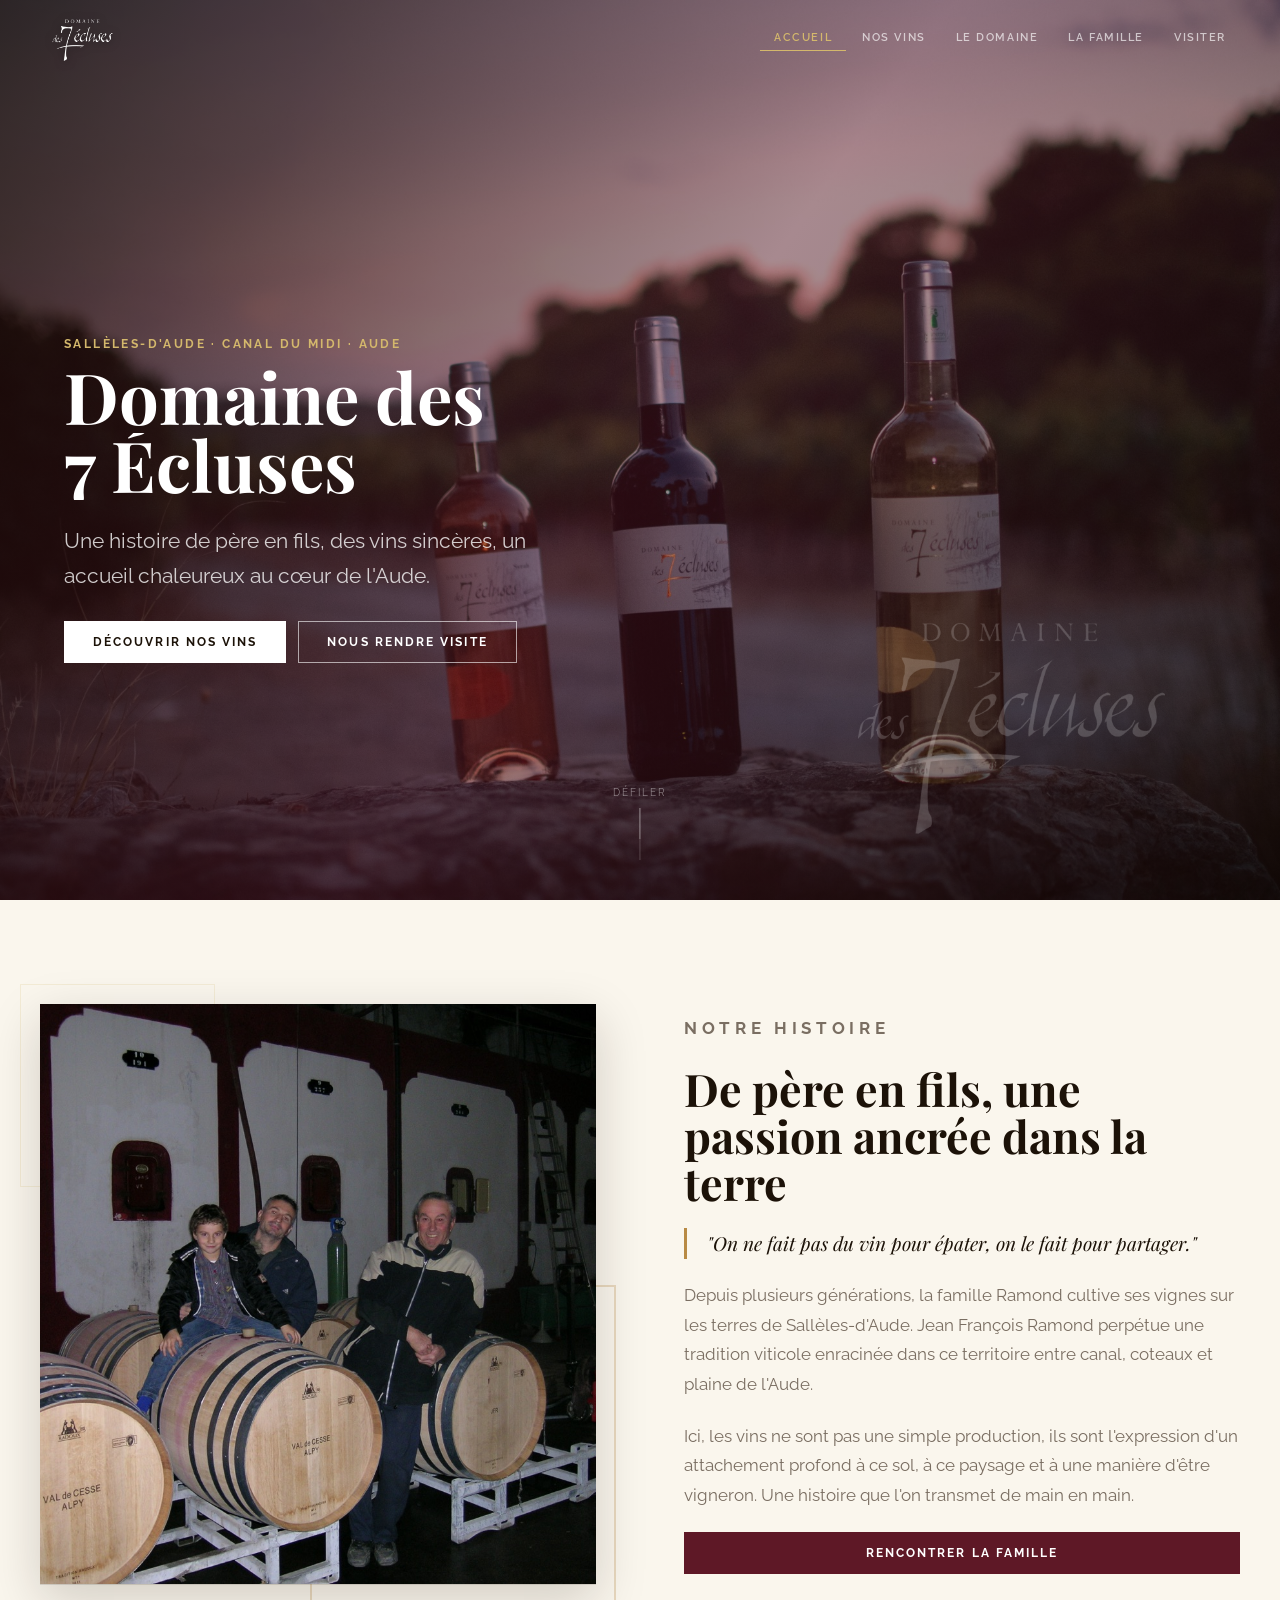
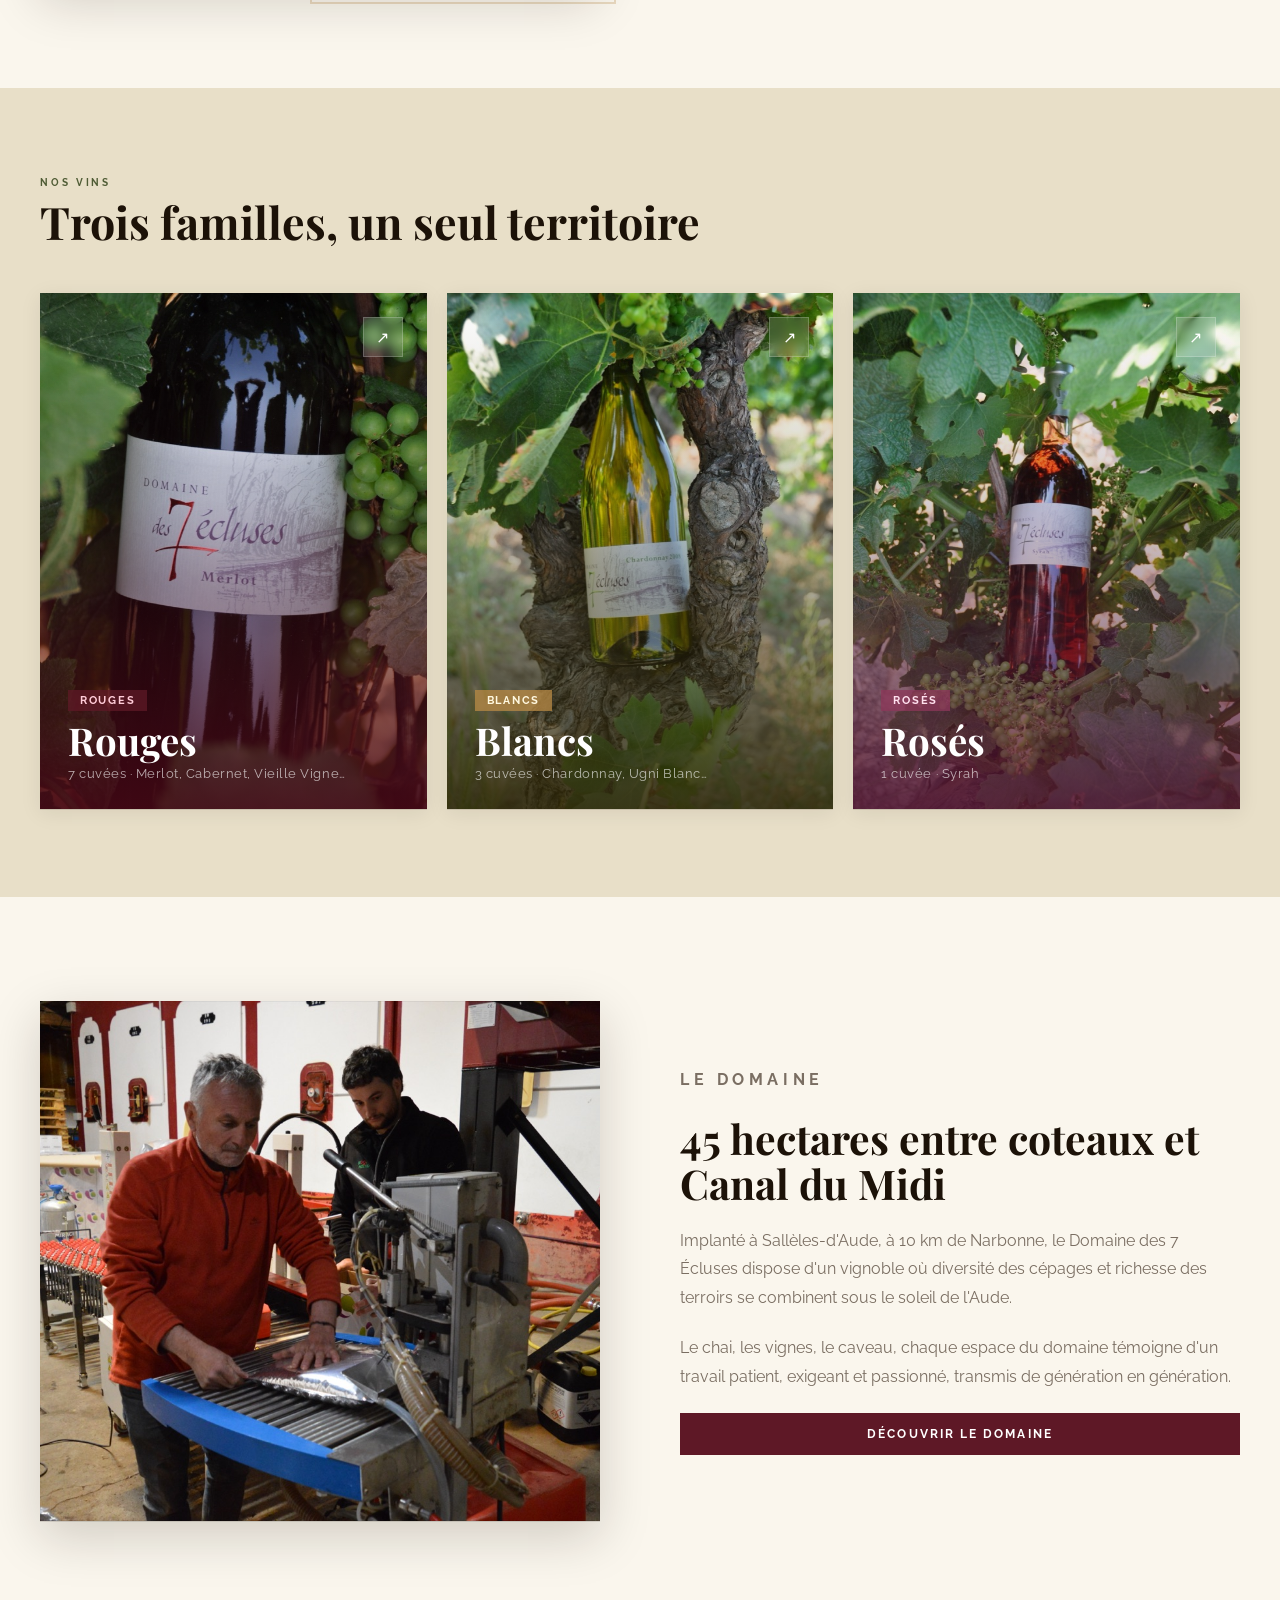
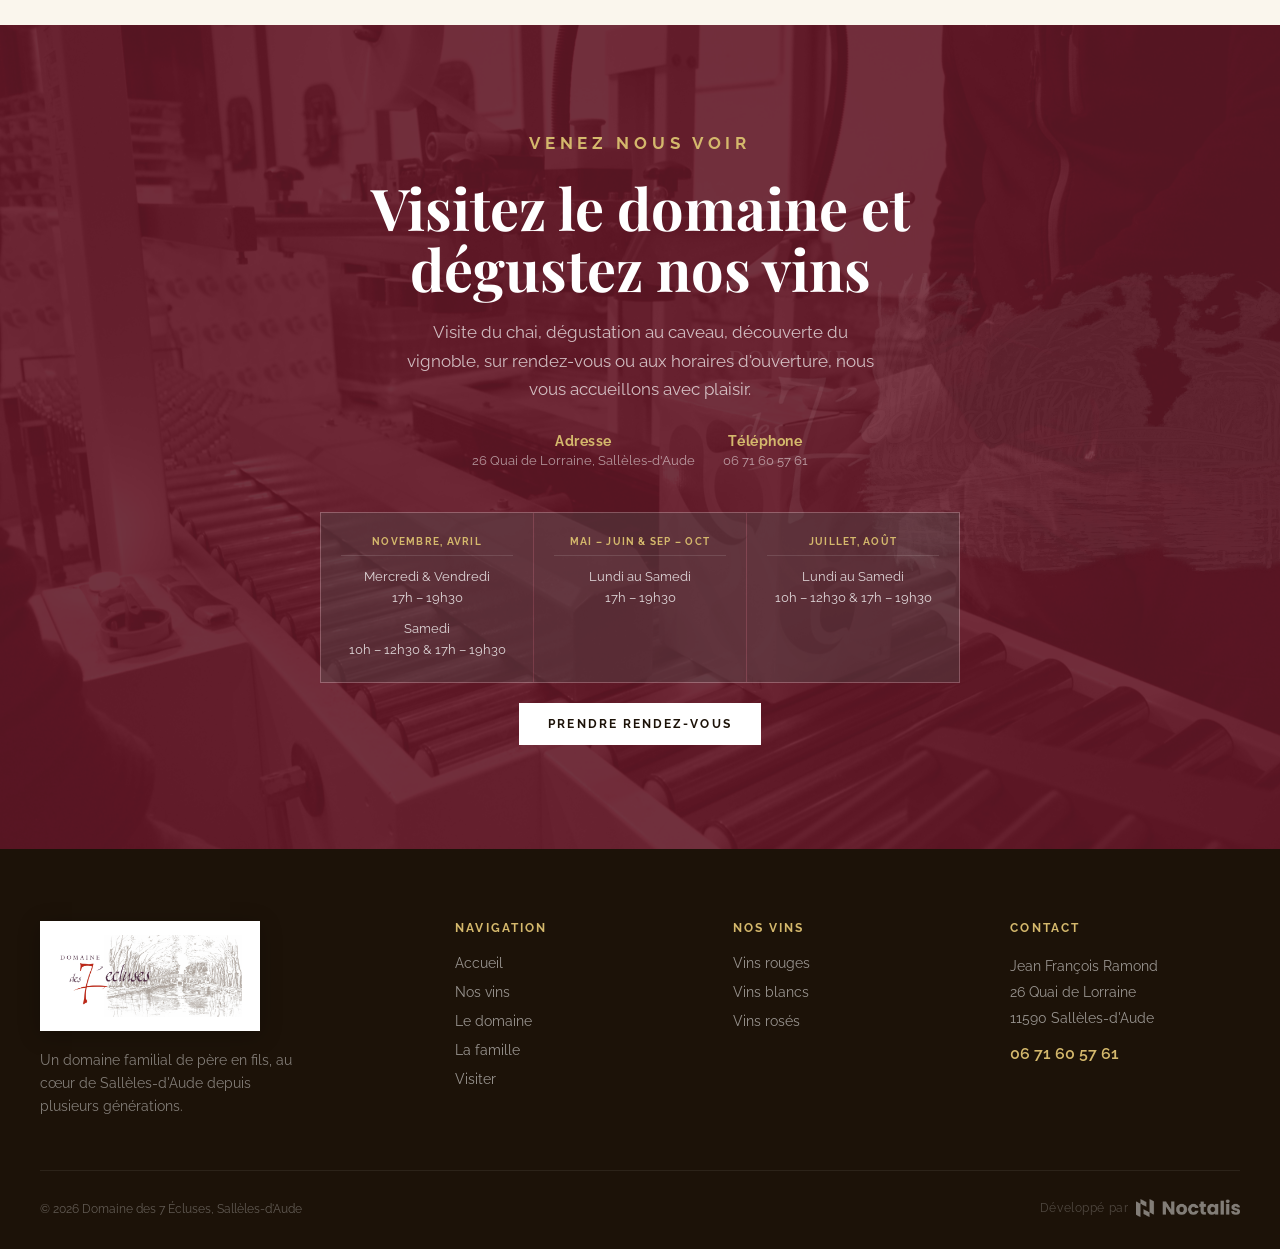
==== commit 73c0bf87: "Optimize performance: compress images 153MB → 9.5MB, lazy loading - Create img/ with compressed JPEG" ====
--- a/index.html
+++ b/index.html
@@ -8,8 +8,10 @@
   <meta name="description" content="Domaine des 7 Écluses à Sallèles-d'Aude : vins rouges, blancs et rosés, transmission de père en fils au cœur du Canal du Midi." />
   <link rel="preconnect" href="https://fonts.googleapis.com" />
   <link rel="preconnect" href="https://fonts.gstatic.com" crossorigin />
-  <link href="https://fonts.googleapis.com/css2?family=Playfair+Display:ital,wght@0,400;0,600;0,700;0,800;1,400;1,600;1,700&family=Raleway:wght@300;400;500;600;700&display=swap" rel="stylesheet" />
+  <link rel="preload" href="https://fonts.googleapis.com/css2?family=Playfair+Display:ital,wght@0,400;0,600;0,700;0,800;1,400;1,600;1,700&family=Raleway:wght@300;400;500;600;700&display=swap" as="style" onload="this.onload=null;this.rel='stylesheet'" />
+  <noscript><link rel="stylesheet" href="https://fonts.googleapis.com/css2?family=Playfair+Display:ital,wght@0,400;0,600;0,700;0,800;1,400;1,600;1,700&family=Raleway:wght@300;400;500;600;700&display=swap" /></noscript>
   <link rel="icon" type="image/png" href="favicon/favicon-7-ecluses.png" />
+  <link rel="preload" href="img/hero-home.jpg" as="image" fetchpriority="high" />
   <link rel="stylesheet" href="style.css" />
 </head>
 <body>
@@ -52,7 +54,7 @@
   <!-- HERO -->
   <section class="hero" aria-label="Présentation du domaine">
     <div class="hero__bg">
-      <img src="photos ramond bogda/photos-3-vins-7-ecluse-1.jpg" alt="Les vins du Domaine des 7 Écluses" />
+      <img fetchpriority="high" decoding="async" src="img/hero-home.jpg" alt="Les vins du Domaine des 7 Écluses" />
     </div>
     <div class="hero__overlay"></div>
     <img src="logo/logo-7-ecluses-texte-blanc.png" alt="" class="hero__logo-watermark" aria-hidden="true" />
@@ -80,7 +82,7 @@
   <section class="section-story">
     <div class="story-inner">
       <div class="story__image-wrap" data-reveal="right">
-        <img src="PHOTOS/Équipes/photo pere en fils.JPG" alt="Père et fils au domaine des 7 Écluses" />
+        <img loading="lazy" decoding="async" src="img/famille.jpg" alt="Père et fils au domaine des 7 Écluses" />
       </div>
       <div class="story__content" data-reveal="left">
         <p class="eyebrow">Notre histoire</p>
@@ -108,7 +110,7 @@
     <div class="wines-grid">
       <a href="vins.html#rouges" class="wine-family wine-family--rouge" data-reveal="up" data-delay="1">
         <div class="wine-family__bg">
-          <img src="PHOTOS/VINS/ROUGE/MERLOT/RAW/_20090618_1705.JPG" alt="Vins rouges du domaine" />
+          <img loading="lazy" decoding="async" src="img/famille-rouge.jpg" alt="Vins rouges du domaine" />
         </div>
         <div class="wine-family__overlay"></div>
         <div class="wine-family__arrow">↗</div>
@@ -120,7 +122,7 @@
       </a>
       <a href="vins.html#blancs" class="wine-family wine-family--blanc" data-reveal="up" data-delay="2">
         <div class="wine-family__bg">
-          <img src="PHOTOS/VINS/BLANCS/CHARDONNAY/RAW/_20090618_1700.JPG" alt="Vins blancs du domaine" />
+          <img loading="lazy" decoding="async" src="img/vin-blanc-chardonnay.jpg" alt="Vins blancs du domaine" />
         </div>
         <div class="wine-family__overlay"></div>
         <div class="wine-family__arrow">↗</div>
@@ -132,7 +134,7 @@
       </a>
       <a href="vins.html#roses" class="wine-family wine-family--rose" data-reveal="up" data-delay="3">
         <div class="wine-family__bg">
-          <img src="PHOTOS/VINS/ROSÉ/SYRAH/_20090618_1721.JPG" alt="Vins rosés du domaine" />
+          <img loading="lazy" decoding="async" src="img/vin-rose-syrah.jpg" alt="Vins rosés du domaine" />
         </div>
         <div class="wine-family__overlay"></div>
         <div class="wine-family__arrow">↗</div>
@@ -149,7 +151,7 @@
   <section class="section-domain">
     <div class="domain-inner">
       <div class="domain__photo" data-reveal="right">
-        <img src="PHOTOS/Usine/DSC_0030.JPG" alt="Le chai du domaine des 7 Écluses" />
+        <img loading="lazy" decoding="async" src="img/chai1.jpg" alt="Le chai du domaine des 7 Écluses" />
       </div>
       <div class="domain__content" data-reveal="left">
         <p class="eyebrow">Le domaine</p>
@@ -168,7 +170,7 @@
   <!-- CTA VISITE -->
   <section class="section-visit">
     <div class="section-visit__bg">
-      <img src="PHOTOS/Usine/DSC_0033.JPG" alt="" aria-hidden="true" />
+      <img loading="lazy" decoding="async" src="img/chai-bg.jpg" alt="" aria-hidden="true" />
     </div>
     <img src="logo/logo-7ecluses-blanc.png" alt="" class="section-visit__logo" aria-hidden="true" />
     <div class="visit-inner" data-reveal="up">
--- a/style.css
+++ b/style.css
@@ -1775,8 +1775,8 @@
 @media (max-width: 900px) {
   .story-inner { grid-template-columns: 1fr; gap: 52px; }
   .story__image-wrap img { height: 420px; }
-  .wines-grid { grid-template-columns: 1fr; }
-  .wine-family { aspect-ratio: 4/3; max-height: 340px; }
+  .wines-grid { grid-template-columns: 1fr; gap: 16px; }
+  .wine-family { aspect-ratio: 16/9; max-height: 300px; }
   .domain-inner { grid-template-columns: 1fr; gap: 52px; }
   .domain-text-grid { grid-template-columns: 1fr; gap: 48px; }
   .team-hero-grid { grid-template-columns: 1fr; gap: 48px; }
@@ -1785,36 +1785,173 @@
   .team-gallery-grid { grid-template-columns: 1fr 1fr; }
   .contact-inner { grid-template-columns: 1fr; }
   .contact-info { position: static; }
-  .wine-card { grid-template-columns: 220px 1fr; }
+  .wine-card { grid-template-columns: 200px 1fr; }
   .wine-card__photo img { min-height: 220px; }
+  .bottling-layout { grid-template-columns: 1fr; gap: 48px; }
+  .bottling-video-wrap { width: 100%; max-width: 340px; }
+  .bottling-video { width: 100%; }
 }
 
 @media (max-width: 720px) {
-  :root { --container: calc(100% - 32px); --nav-h: 68px; }
+  :root { --container: calc(100% - 32px); --nav-h: 64px; }
+
+  /* Nav */
   .nav-links { display: none; }
   .nav-burger { display: flex; }
-  .wines-grid { gap: 14px; }
+  .nav-brand__logo { height: 40px; }
+
+  /* Hero — full width, pas de découpage à 48% */
+  .hero__content {
+    width: 100%;
+    padding-left: 20px;
+    padding-right: 20px;
+    padding-top: calc(var(--nav-h) + 32px);
+  }
+  .hero__logo-watermark { display: none; }
+  .hero__tagline { font-size: 1rem; max-width: 100%; }
+  .hero__title { font-size: clamp(2.6rem, 10vw, 4rem); }
+  .hero__scroll { bottom: 20px; }
+
+  /* Page hero sous-pages */
+  .page-hero { height: 46vh; min-height: 300px; }
+  .page-hero__logo-watermark { display: none; }
+
+  /* Stats */
+  .stats-inner { grid-template-columns: repeat(2, 1fr); }
+
+  /* Section visit */
+  .section-visit { padding: 72px 0; }
+  .section-visit__logo { display: none; }
+  .visit-details { flex-direction: column; gap: 10px; align-items: center; }
+  .visit-hours { grid-template-columns: 1fr; }
+
+  /* Wines grid */
+  .wines-grid { gap: 12px; }
+  .wine-family { aspect-ratio: 5/3; max-height: 240px; }
+
+  /* Wine cards */
   .wine-card { grid-template-columns: 1fr; }
-  .wine-card__photo img { min-height: 180px; height: 200px; width: 100%; }
-  .wine-card__body { padding: 24px; }
-  .domain-photo-mosaic { grid-template-columns: 1fr 1fr; }
+  .wine-card__photo img { min-height: 200px; height: 220px; width: 100%; }
+  .wine-card__body { padding: 22px; gap: 12px; }
+  .wine-card__name { font-size: 1.8rem; }
+
+  /* Tabs vins — scroll horizontal */
+  .wine-tabs-inner {
+    overflow-x: auto;
+    -webkit-overflow-scrolling: touch;
+    scrollbar-width: none;
+    gap: 4px;
+    padding-bottom: 1px;
+  }
+  .wine-tabs-inner::-webkit-scrollbar { display: none; }
+  .tab-btn { white-space: nowrap; flex-shrink: 0; padding: 10px 18px; }
+  .tab-content { padding: 52px 0; }
+
+  /* Bottling video */
+  .bottling-layout { grid-template-columns: 1fr; gap: 36px; }
+  .bottling-video-wrap { width: 100%; max-width: 280px; margin: 0 auto; }
+  .bottling-video { width: 100%; }
+
+  /* Mosaic domaine */
+  .domain-photo-mosaic { grid-template-columns: 1fr 1fr; gap: 10px; }
   .mosaic-item--tall { grid-row: span 1; }
-  .mosaic-item--tall img { min-height: auto; height: 200px; }
+  .mosaic-item--tall img { min-height: auto; height: 180px; }
+  .mosaic-item img { height: 180px; }
+
+  /* Values + Gallery */
   .values-grid { grid-template-columns: 1fr; }
-  .gallery-grid { grid-template-columns: 1fr 1fr; }
-  .footer-inner { grid-template-columns: 1fr; gap: 32px; }
-  .contact-form-box { padding: 28px; }
+  .team-gallery-grid { grid-template-columns: 1fr 1fr; gap: 10px; }
+  .gallery-item img { height: 180px; }
+
+  /* Footer */
+  .footer-inner { grid-template-columns: 1fr; gap: 28px; }
+  .footer-brand__logo { width: 180px; }
+
+  /* Contact */
+  .contact-form-box { padding: 28px 22px; }
   .form-row { grid-template-columns: 1fr; }
+
+  /* Cepages */
+  .cepages-item { padding: 28px 22px; }
 }
 
 @media (max-width: 480px) {
-  :root { --container: calc(100% - 24px); }
-  .hero__title { font-size: clamp(3.2rem, 14vw, 5rem); }
-  .section-story, .section-domain, .domain-section, .team-section, .contact-section { padding: 64px 0; }
-  .hero__actions { flex-direction: column; }
+  :root { --container: calc(100% - 20px); }
+
+  /* Hero */
+  .hero { min-height: 100svh; }
+  .hero__content { padding-left: 16px; padding-right: 16px; }
+  .hero__title { font-size: clamp(2.4rem, 11vw, 3.8rem); line-height: 0.92; }
+  .hero__tagline { font-size: 0.95rem; }
+  .hero__actions { flex-direction: column; gap: 10px; margin-top: 22px; }
   .btn { width: 100%; justify-content: center; }
+  .hero__scroll { display: none; }
+
+  /* Page hero sous-pages */
+  .page-hero { height: 40vh; min-height: 260px; }
+  .page-hero__content h1 { font-size: clamp(2rem, 9vw, 3rem); }
+  .page-hero__content p { font-size: 0.93rem; }
+
+  /* Stats */
   .stats-inner { grid-template-columns: 1fr; }
   .stat { border-right: none; border-bottom: 1px solid rgba(255,255,255,0.07); }
   .stat:last-child { border-bottom: none; }
-  .wines-grid { grid-template-columns: 1fr; }
-}
+  .stat__num { font-size: 2.8rem; }
+  .stat { padding: 32px 20px; }
+
+  /* Sections */
+  .section-story { padding: 60px 0; }
+  .section-wines { padding: 60px 0; }
+  .section-domain { padding: 60px 0; }
+  .section-visit { padding: 60px 0; }
+  .domain-section { padding: 60px 0; }
+  .team-section { padding: 60px 0; }
+  .contact-section { padding: 60px 0; }
+
+  /* Story */
+  .story__image-wrap img { height: 280px; }
+  .story__image-wrap::before, .story__image-wrap::after { display: none; }
+
+  /* Wines */
+  .wines-grid { grid-template-columns: 1fr; gap: 10px; }
+  .wine-family { aspect-ratio: 4/3; max-height: none; }
+  .wine-family__name { font-size: 1.8rem; }
+
+  /* Wine cards */
+  .wine-card__name { font-size: 1.5rem; }
+  .wine-card__body { padding: 18px; gap: 10px; }
+  .wine-card__desc { font-size: 0.92rem; }
+  .tab-content { padding: 40px 0; }
+  .tab-header { margin-bottom: 32px; }
+
+  /* Visit hours */
+  .visit-hour-block { padding: 16px 14px; }
+  .visit-hours { margin-top: 16px; gap: 1px; }
+
+  /* Domain section */
+  .domain__photo img { height: 300px; }
+  .domain-photo-mosaic { grid-template-columns: 1fr; gap: 8px; }
+  .mosaic-item img { height: 200px; }
+  .mosaic-item--tall img { height: 200px; }
+
+  /* Bottling */
+  .bottling-video-wrap { max-width: 220px; }
+  .bottling-facts { border-left: none; border-top: 1px solid rgba(255,255,255,0.15); }
+  .bottling-fact { flex-direction: column; gap: 6px; padding: 16px 0; }
+  .bottling-fact__num { min-width: auto; }
+  .bottling-intro { font-size: 0.93rem; }
+
+  /* Team */
+  .team-photo img { height: 320px; }
+  .team-gallery-grid { grid-template-columns: 1fr 1fr; gap: 8px; }
+  .gallery-item img { height: 140px; }
+
+  /* Contact */
+  .contact-form-box { padding: 22px 16px; }
+  .contact-card { padding: 20px; }
+
+  /* Footer */
+  .site-footer { padding: 48px 0 24px; }
+  .footer-brand__logo { width: 150px; }
+  .footer-bottom { flex-direction: column; align-items: flex-start; gap: 8px; }
+}
